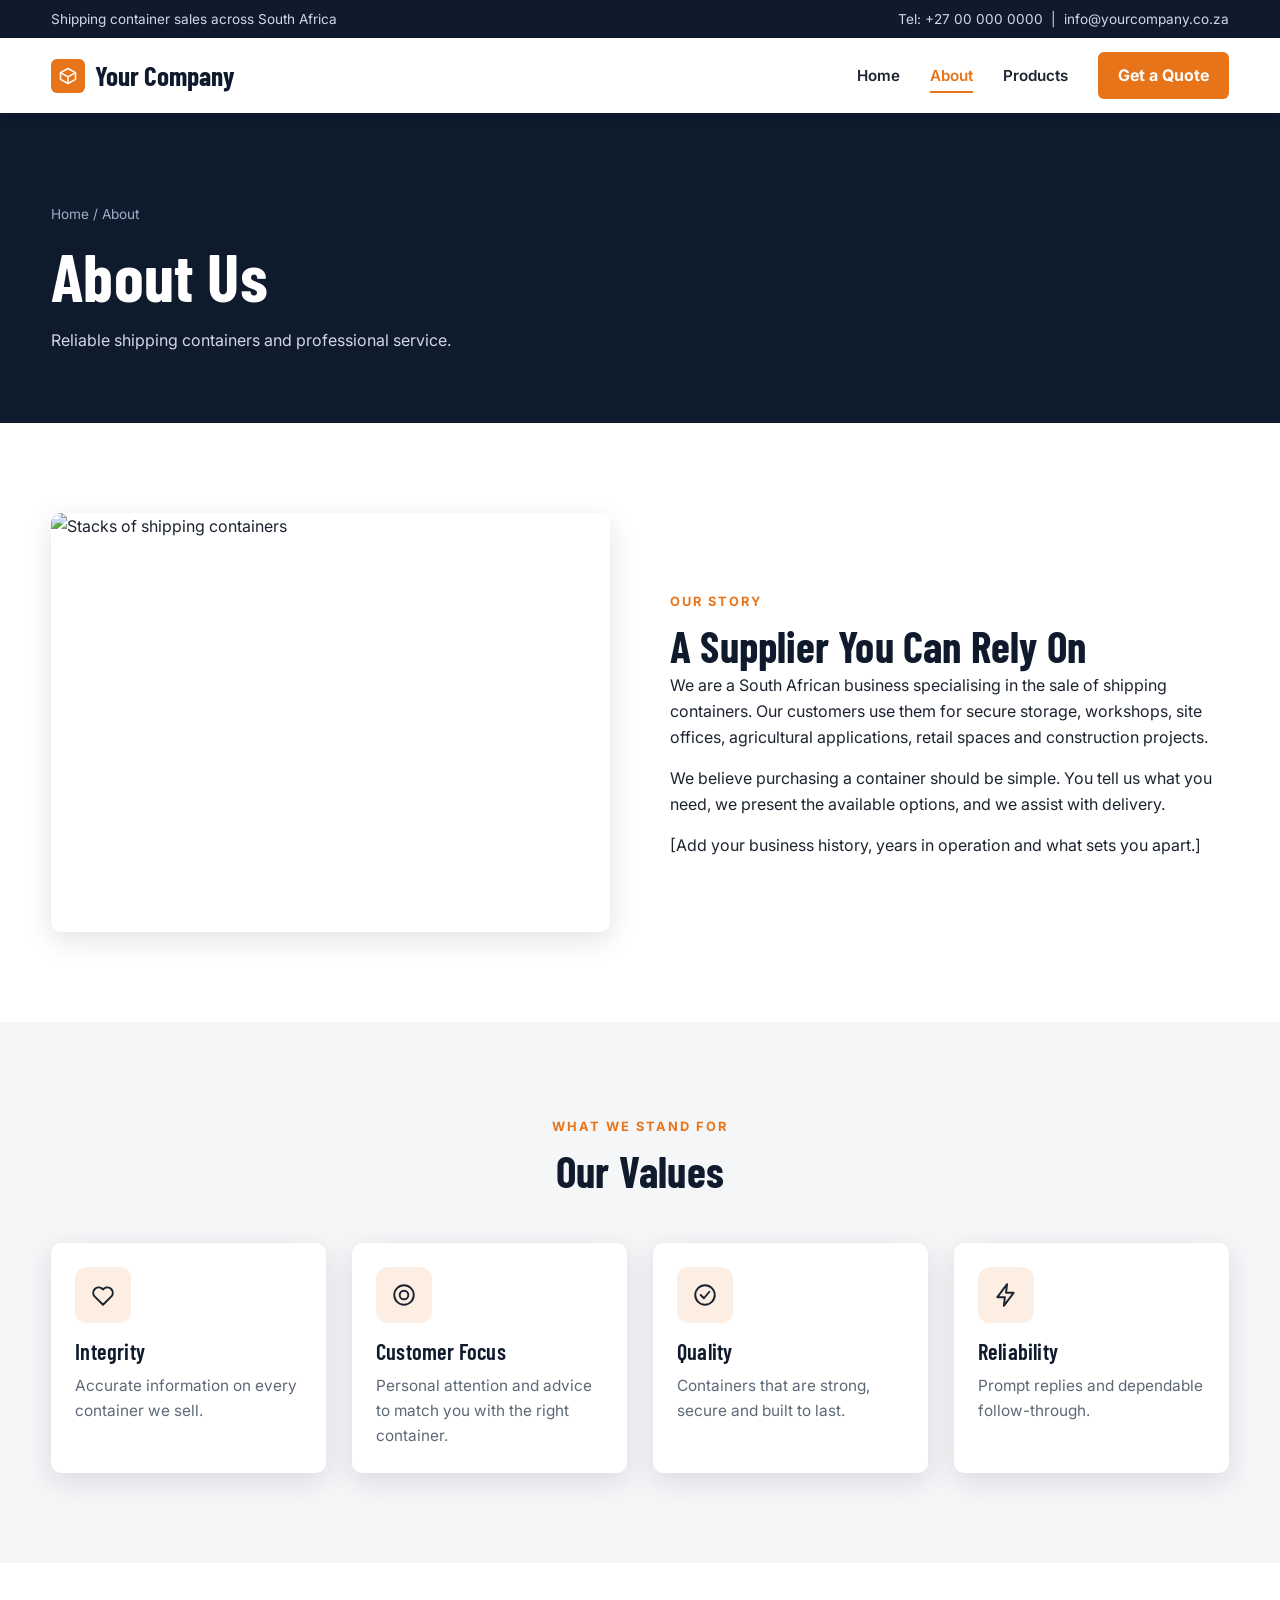
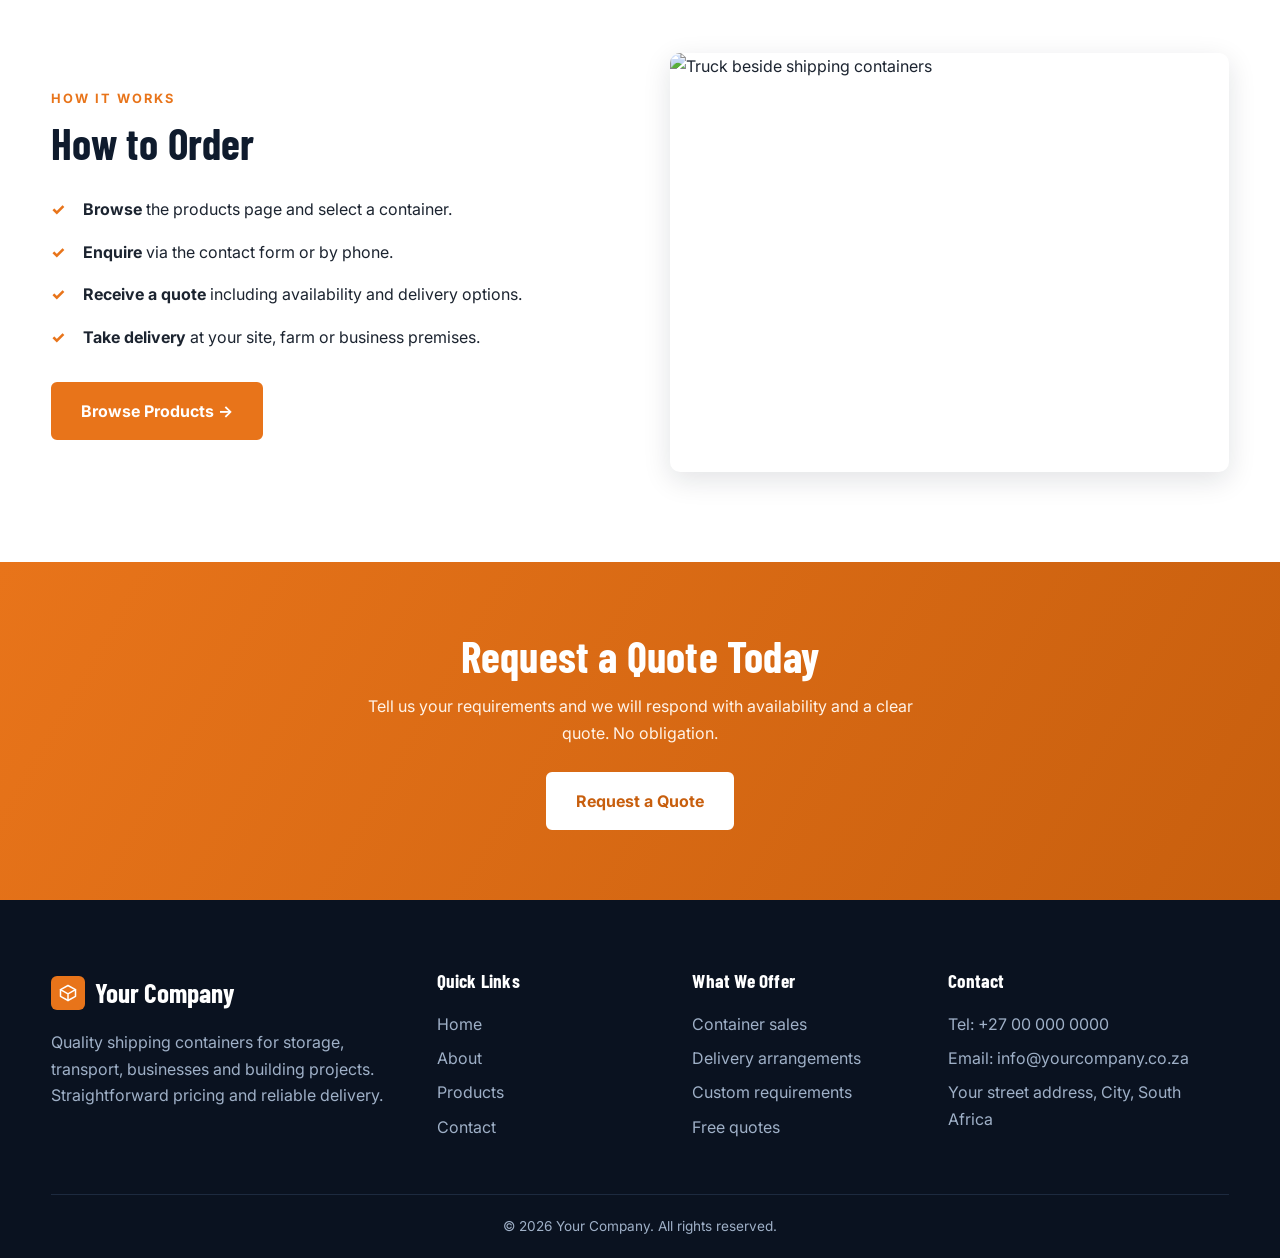
==== about.html @ ab69bc4b "Add files via upload" ====
<!DOCTYPE html>
<html lang="en">
<head>
<meta charset="UTF-8">
<meta name="viewport" content="width=device-width, initial-scale=1.0">
<title>About Us | Your Company</title>
<meta name="description" content="Learn about our shipping container business and how we help customers across South Africa.">
<link rel="preconnect" href="https://fonts.googleapis.com">
<link rel="preconnect" href="https://fonts.gstatic.com" crossorigin>
<link href="https://fonts.googleapis.com/css2?family=Barlow+Condensed:wght@500;600;700&family=Inter:wght@400;500;600;700&display=swap" rel="stylesheet">
<link rel="stylesheet" href="style.css">
</head>
<body>
<div class="topbar"><div class="wrap"><span>Shipping container sales across South Africa</span><span>Tel: +27 00 000 0000 &nbsp;|&nbsp; info@yourcompany.co.za</span></div></div>
<header class="site"><div class="wrap">
<a class="logo" href="index.html"><span class="mark"><svg width="20" height="20" viewBox="0 0 24 24" fill="none" stroke="#fff" stroke-width="1.8" stroke-linecap="round" stroke-linejoin="round" aria-hidden="true"><path d="M21 8l-9-5-9 5v8l9 5 9-5V8z"/><path d="M3 8l9 5 9-5M12 13v8"/></svg></span>Your Company</a>
<button class="menu-btn" aria-label="Menu">Menu</button>
<nav><ul>
<li><a href="index.html">Home</a></li>
<li><a href="about.html" class="active">About</a></li>
<li><a href="products.html">Products</a></li>
<li><a class="btn" href="contact.html">Get a Quote</a></li>
</ul></nav>
</div></header>
<section class="banner" style="--bg-img:url('https://images.unsplash.com/photo-1759272840538-ae4b07214c71?auto=format&fit=crop&w=1600&q=70')"><div class="wrap"><div class="crumbs"><a href="index.html">Home</a> / About</div><h1>About Us</h1><p>Reliable shipping containers and professional service.</p></div></section>

<section class="pad"><div class="wrap split">
<div class="rv"><img src="https://images.unsplash.com/photo-1641743269650-90ee44278fe3?auto=format&fit=crop&w=1600&q=70" alt="Stacks of shipping containers" loading="lazy"></div>
<div class="rv"><span class="eyebrow">Our Story</span><h2>A Supplier You Can Rely On</h2>
<p>We are a South African business specialising in the sale of shipping containers. Our customers use them for secure storage, workshops, site offices, agricultural applications, retail spaces and construction projects.</p>
<p>We believe purchasing a container should be simple. You tell us what you need, we present the available options, and we assist with delivery.</p>
<p>[Add your business history, years in operation and what sets you apart.]</p></div>
</div></section>

<section class="pad alt"><div class="wrap">
<div class="center rv"><span class="eyebrow">What We Stand For</span><h2>Our Values</h2></div>
<div class="grid g4">
<div class="card rv"><div class="body"><div class="icon"><svg width="26" height="26" viewBox="0 0 24 24" fill="none" stroke="currentColor" stroke-width="1.8" stroke-linecap="round" stroke-linejoin="round" aria-hidden="true"><path d="M12 21l-8-8a5 5 0 017-7l1 1 1-1a5 5 0 017 7z"/></svg></div><h3>Integrity</h3><p>Accurate information on every container we sell.</p></div></div>
<div class="card rv"><div class="body"><div class="icon"><svg width="26" height="26" viewBox="0 0 24 24" fill="none" stroke="currentColor" stroke-width="1.8" stroke-linecap="round" stroke-linejoin="round" aria-hidden="true"><circle cx="12" cy="12" r="9"/><circle cx="12" cy="12" r="4"/></svg></div><h3>Customer Focus</h3><p>Personal attention and advice to match you with the right container.</p></div></div>
<div class="card rv"><div class="body"><div class="icon"><svg width="26" height="26" viewBox="0 0 24 24" fill="none" stroke="currentColor" stroke-width="1.8" stroke-linecap="round" stroke-linejoin="round" aria-hidden="true"><circle cx="12" cy="12" r="9"/><path d="M8 12l3 3 5-6"/></svg></div><h3>Quality</h3><p>Containers that are strong, secure and built to last.</p></div></div>
<div class="card rv"><div class="body"><div class="icon"><svg width="26" height="26" viewBox="0 0 24 24" fill="none" stroke="currentColor" stroke-width="1.8" stroke-linecap="round" stroke-linejoin="round" aria-hidden="true"><path d="M13 2L4 14h7l-1 8 9-12h-7z"/></svg></div><h3>Reliability</h3><p>Prompt replies and dependable follow-through.</p></div></div>
</div></div></section>


<section class="pad"><div class="wrap split">
<div class="rv"><span class="eyebrow">How It Works</span><h2>How to Order</h2>
<ul class="points"><li><b>Browse</b> the products page and select a container.</li><li><b>Enquire</b> via the contact form or by phone.</li><li><b>Receive a quote</b> including availability and delivery options.</li><li><b>Take delivery</b> at your site, farm or business premises.</li></ul>
<p style="margin-top:24px"><a class="btn" href="products.html">Browse Products →</a></p></div>
<div class="rv"><img src="https://images.unsplash.com/photo-1700716465891-9e5e9f501d7d?auto=format&fit=crop&w=1600&q=70" alt="Truck beside shipping containers" loading="lazy"></div>
</div></section>
<section class="cta"><div class="wrap rv">
<h2>Request a Quote Today</h2>
<p>Tell us your requirements and we will respond with availability and a clear quote. No obligation.</p>
<a class="btn" href="contact.html">Request a Quote</a>
</div></section>
<footer><div class="wrap">
<div class="fgrid">
<div><a class="logo" href="index.html"><span class="mark"><svg width="20" height="20" viewBox="0 0 24 24" fill="none" stroke="#fff" stroke-width="1.8" stroke-linecap="round" stroke-linejoin="round" aria-hidden="true"><path d="M21 8l-9-5-9 5v8l9 5 9-5V8z"/><path d="M3 8l9 5 9-5M12 13v8"/></svg></span>Your Company</a><p>Quality shipping containers for storage, transport, businesses and building projects. Straightforward pricing and reliable delivery.</p></div>
<div><h4>Quick Links</h4><ul><li><a href="index.html">Home</a></li><li><a href="about.html">About</a></li><li><a href="products.html">Products</a></li><li><a href="contact.html">Contact</a></li></ul></div>
<div><h4>What We Offer</h4><ul><li>Container sales</li><li>Delivery arrangements</li><li>Custom requirements</li><li>Free quotes</li></ul></div>
<div><h4>Contact</h4><ul><li>Tel: <a href="tel:+27000000000">+27 00 000 0000</a></li><li>Email: <a href="mailto:info@yourcompany.co.za">info@yourcompany.co.za</a></li><li>Your street address, City, South Africa</li></ul></div>
</div>
<div class="copy">© <span id="yr"></span> Your Company. All rights reserved.</div>
</div></footer>
<script>document.getElementById('yr').textContent=new Date().getFullYear()</script>
<script src="script.js"></script>
</body>
</html>
---- style.css ----
:root{--navy:#0f1b2d;--navy2:#16273f;--orange:#e8741a;--orange2:#c85f0e;--bg:#f5f6f8;--text:#1c2430;--muted:#5d6877;--white:#fff;--radius:10px;--shadow:0 8px 28px rgba(15,27,45,.12)}
*{box-sizing:border-box;margin:0;padding:0}
html{scroll-behavior:smooth}
body{font-family:'Inter',system-ui,-apple-system,Segoe UI,Roboto,sans-serif;color:var(--text);background:var(--white);line-height:1.65}
img{max-width:100%;display:block}
a{color:inherit;text-decoration:none}
.wrap{width:min(1180px,92%);margin:0 auto}
h1,h2,h3,h4{font-family:'Barlow Condensed','Inter',sans-serif;line-height:1.15;letter-spacing:.2px}
h1{font-size:clamp(2.4rem,5.5vw,4.2rem);font-weight:700}
h2{font-size:clamp(1.9rem,3.6vw,2.7rem);font-weight:700;color:var(--navy)}
h3{font-size:1.4rem;font-weight:600;color:var(--navy)}
.eyebrow{display:inline-block;color:var(--orange);font-weight:700;letter-spacing:2px;text-transform:uppercase;font-size:.8rem;margin-bottom:10px}
.lead{color:var(--muted);max-width:640px;margin-top:12px}

/* Header */
.topbar{background:var(--navy);color:#cfd8e6;font-size:.85rem;padding:8px 0}
.topbar .wrap{display:flex;justify-content:space-between;gap:12px;flex-wrap:wrap}
header.site{position:sticky;top:0;z-index:50;background:var(--white);box-shadow:0 2px 14px rgba(0,0,0,.07)}
header.site .wrap{display:flex;align-items:center;justify-content:space-between;padding:14px 0}
.logo{font-family:'Barlow Condensed',sans-serif;font-weight:700;font-size:1.7rem;color:var(--navy);display:flex;align-items:center;gap:10px}
.logo span.mark{width:34px;height:34px;background:var(--orange);border-radius:6px;display:grid;place-items:center;color:#fff;font-size:1.1rem}
nav ul{list-style:none;display:flex;gap:30px;align-items:center}
nav a{font-weight:600;font-size:.95rem;padding:6px 0;border-bottom:2px solid transparent;transition:.2s}
nav a:hover,nav a.active{color:var(--orange);border-color:var(--orange)}
nav a.btn{color:#fff;border:none;padding:10px 20px}
.menu-btn{display:none;background:none;border:0;font-size:1.8rem;cursor:pointer;color:var(--navy)}

/* Buttons */
.btn{display:inline-block;background:var(--orange);color:#fff;padding:14px 28px;border-radius:6px;font-weight:700;border:2px solid var(--orange);transition:.2s;cursor:pointer;font-size:1rem}
.btn:hover{background:var(--orange2);border-color:var(--orange2)}
.btn.ghost{background:transparent;color:#fff;border-color:#fff}
.btn.ghost:hover{background:#fff;color:var(--navy)}

/* Hero slider */
.hero{position:relative;height:min(82vh,700px);min-height:480px;overflow:hidden;background:var(--navy)}
.slide{position:absolute;inset:0;opacity:0;transition:opacity .9s;background-size:cover;background-position:center;display:flex;align-items:center}
.slide.on{opacity:1}
.slide::before{content:"";position:absolute;inset:0;background:linear-gradient(90deg,rgba(15,27,45,.92) 0%,rgba(15,27,45,.6) 55%,rgba(15,27,45,.25) 100%)}
.slide .wrap{position:relative;color:#fff}
.slide p{max-width:560px;margin:18px 0 28px;color:#dbe3ef;font-size:1.1rem}
.slide .eyebrow{color:#ffa860}
.slide .btns{display:flex;gap:14px;flex-wrap:wrap}
.arrows{position:absolute;bottom:26px;right:4%;display:flex;gap:10px;z-index:5}
.arrows button{width:46px;height:46px;border-radius:50%;border:2px solid #fff;background:rgba(255,255,255,.1);color:#fff;font-size:1.2rem;cursor:pointer;transition:.2s}
.arrows button:hover{background:var(--orange);border-color:var(--orange)}

/* Page banner */
.banner{background:linear-gradient(rgba(15,27,45,.85),rgba(15,27,45,.85)),var(--bg-img,none) center/cover,var(--navy);color:#fff;padding:90px 0 70px}
.banner p{color:#cfd8e6;max-width:560px;margin-top:12px}
.crumbs{font-size:.85rem;color:#9fb0c7;margin-bottom:12px}
.crumbs a:hover{color:var(--orange)}

/* Sections */
section.pad{padding:90px 0}
.alt{background:var(--bg)}
.dark{background:var(--navy);color:#fff}
.dark h2,.dark h3{color:#fff}
.dark .lead{color:#b9c6d8}
.center{text-align:center}
.center .lead{margin-left:auto;margin-right:auto}
.split{display:grid;grid-template-columns:1fr 1fr;gap:60px;align-items:center}
.split img{border-radius:var(--radius);box-shadow:var(--shadow);width:100%;aspect-ratio:4/3;object-fit:cover}
.split p+p{margin-top:14px}
.grid{display:grid;gap:26px;margin-top:46px}
.g2{grid-template-columns:repeat(2,1fr)}
.g3{grid-template-columns:repeat(3,1fr)}
.g4{grid-template-columns:repeat(4,1fr)}
.card{background:#fff;border-radius:var(--radius);box-shadow:var(--shadow);overflow:hidden;transition:.25s}
.card:hover{transform:translateY(-5px)}
.card .body{padding:24px}
.card p{color:var(--muted);margin-top:8px;font-size:.96rem}
.card a.more{display:inline-block;margin-top:14px;color:var(--orange);font-weight:700}
.icon{width:56px;height:56px;border-radius:12px;background:rgba(232,116,26,.12);display:grid;place-items:center;font-size:1.6rem;margin-bottom:16px}
.points{list-style:none;margin-top:20px}
.points li{padding:8px 0 8px 32px;position:relative}
.points li::before{content:"✓";position:absolute;left:0;color:var(--orange);font-weight:800}
.stats{display:grid;grid-template-columns:repeat(4,1fr);gap:20px;text-align:center}
.stats strong{display:block;font-family:'Barlow Condensed',sans-serif;font-size:3rem;color:var(--orange)}
.stats span{color:#b9c6d8}
.reasons .num{font-family:'Barlow Condensed',sans-serif;font-size:2.6rem;color:var(--orange);font-weight:700;line-height:1}
.reasons .item{padding:28px;background:#fff;border-radius:var(--radius);box-shadow:var(--shadow)}
.reasons p{color:var(--muted);margin-top:8px;font-size:.96rem}

/* Product cards */
.pcard img{width:100%;aspect-ratio:4/3;object-fit:cover;background:#dfe4ec}
.pcard .tag{display:inline-block;background:rgba(232,116,26,.12);color:var(--orange2);font-size:.75rem;font-weight:700;padding:3px 10px;border-radius:20px;margin-bottom:8px;letter-spacing:.5px;text-transform:uppercase}
.pcard .btn{padding:10px 18px;margin-top:16px;font-size:.9rem}
.filters{display:flex;gap:10px;flex-wrap:wrap;justify-content:center;margin-top:30px}
.filters button{padding:9px 20px;border-radius:30px;border:2px solid #d6dce6;background:#fff;font-weight:600;cursor:pointer;font-size:.9rem}
.filters button.on,.filters button:hover{background:var(--navy);color:#fff;border-color:var(--navy)}

/* CTA */
.cta{background:linear-gradient(120deg,var(--orange),var(--orange2));color:#fff;padding:70px 0;text-align:center}
.cta h2{color:#fff}
.cta p{margin:12px auto 26px;max-width:560px;color:#fff3e8}
.cta .btn{background:#fff;color:var(--orange2);border-color:#fff}
.cta .btn:hover{background:var(--navy);color:#fff;border-color:var(--navy)}

/* Contact */
.contact-grid{display:grid;grid-template-columns:1fr 1.3fr;gap:50px}
.info-item{display:flex;gap:16px;margin-bottom:26px}
.info-item .icon{margin:0;flex:none}
.info-item h4{font-size:1.15rem;color:var(--navy)}
.info-item p,.info-item a{color:var(--muted)}
form{background:#fff;padding:36px;border-radius:var(--radius);box-shadow:var(--shadow)}
.row{display:grid;grid-template-columns:1fr 1fr;gap:16px}
label{display:block;font-weight:600;font-size:.88rem;margin:16px 0 6px}
input,select,textarea{width:100%;padding:13px 14px;border:1.5px solid #d6dce6;border-radius:6px;font:inherit;background:#fff}
input:focus,select:focus,textarea:focus{outline:none;border-color:var(--orange)}
textarea{min-height:130px;resize:vertical}
form .btn{margin-top:22px;width:100%}
.note{font-size:.85rem;color:var(--muted);margin-top:12px}
.ok{display:none;background:#e6f6ec;color:#17693a;padding:14px;border-radius:6px;margin-top:16px;font-weight:600}

/* Footer */
footer{background:#0a1220;color:#9fb0c7;padding:70px 0 0}
.fgrid{display:grid;grid-template-columns:1.6fr 1fr 1fr 1.3fr;gap:40px}
footer h4{color:#fff;font-size:1.2rem;margin-bottom:14px}
footer ul{list-style:none}
footer li{padding:4px 0}
footer a:hover{color:var(--orange)}
footer .logo{color:#fff;margin-bottom:14px}
.copy{border-top:1px solid #1d2a3f;margin-top:50px;padding:20px 0;font-size:.85rem;text-align:center}

/* Reveal */
.rv{opacity:0;transform:translateY(22px);transition:.7s}
.rv.in{opacity:1;transform:none}

@media(max-width:960px){
.split,.contact-grid{grid-template-columns:1fr;gap:34px}
.g3,.g4,.stats{grid-template-columns:repeat(2,1fr)}
.fgrid{grid-template-columns:1fr 1fr}
.menu-btn{display:block}
nav{position:absolute;top:100%;left:0;right:0;background:#fff;box-shadow:0 12px 20px rgba(0,0,0,.1);display:none}
nav.open{display:block}
nav ul{flex-direction:column;gap:0;align-items:stretch;padding:10px 4%}
nav li a{display:block;padding:14px 0;border-bottom:1px solid #eef1f5}
}
@media(max-width:600px){
.g2,.g3,.g4,.row,.fgrid{grid-template-columns:1fr}
.stats{grid-template-columns:1fr 1fr}
section.pad{padding:64px 0}
.topbar .wrap{justify-content:center;text-align:center}
}
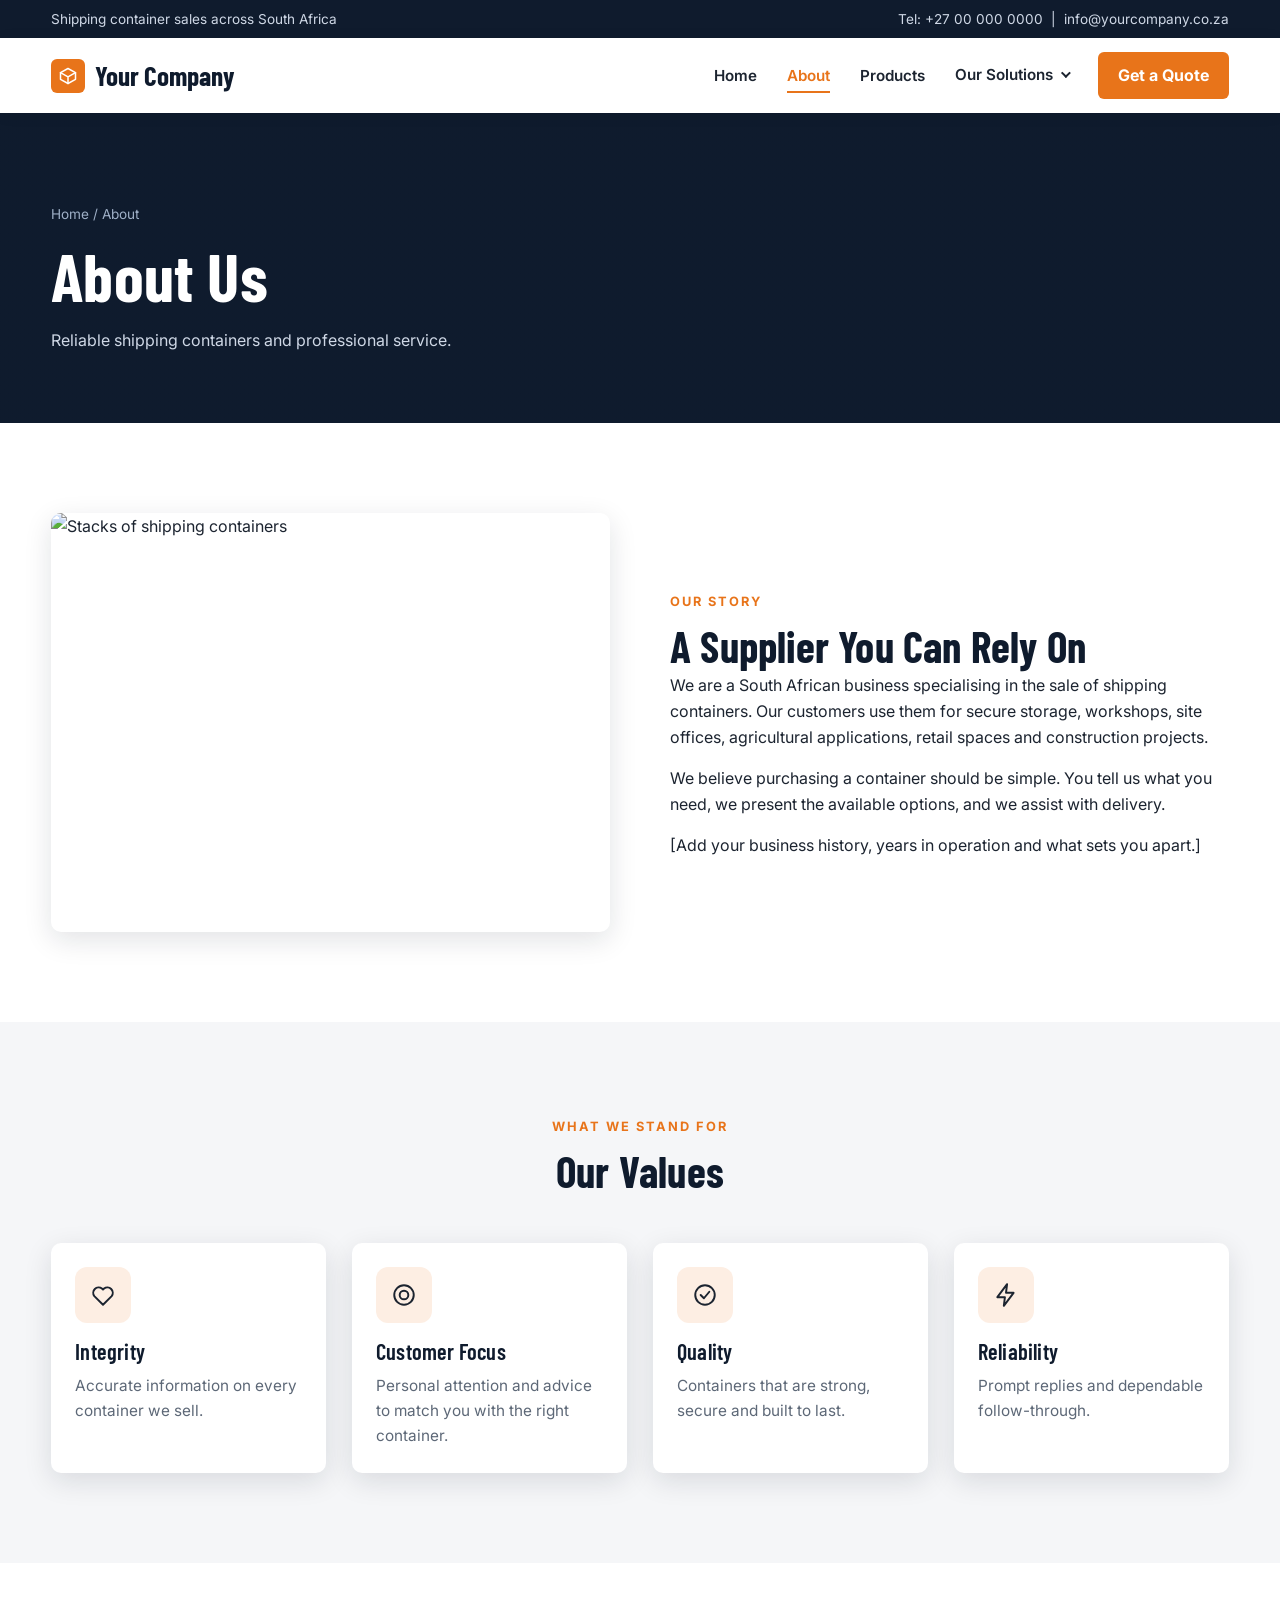
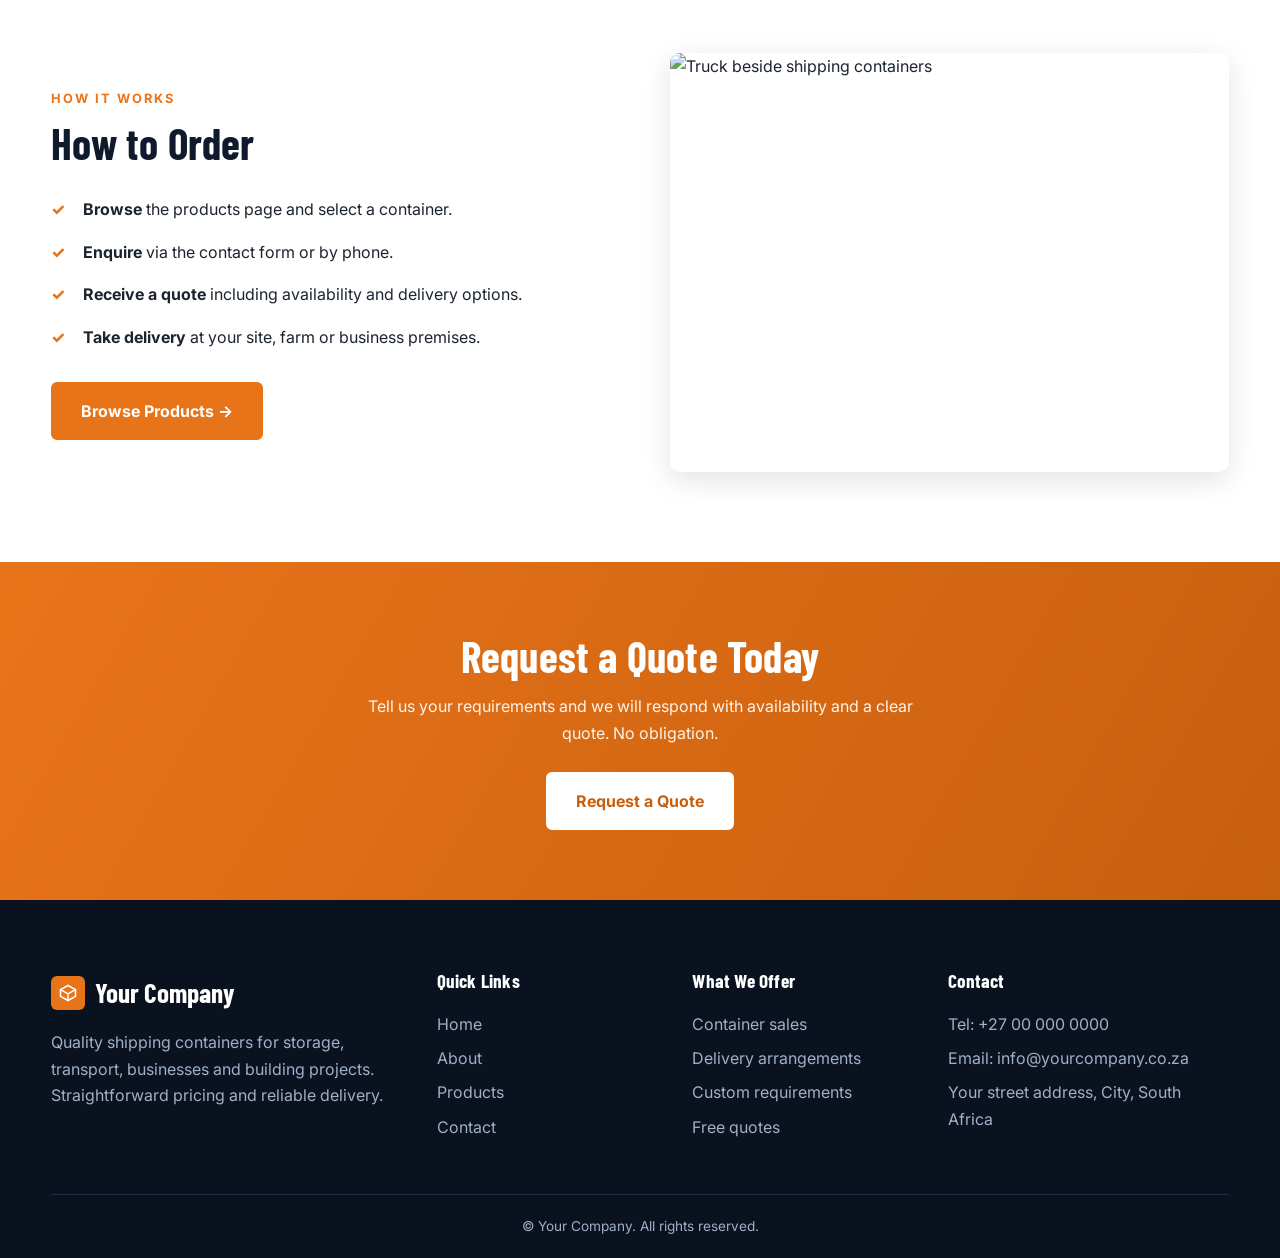
==== commit 7291f8b1: "Add files via upload" ====
--- a/about.html
+++ b/about.html
@@ -8,20 +8,210 @@
 <link rel="preconnect" href="https://fonts.googleapis.com">
 <link rel="preconnect" href="https://fonts.gstatic.com" crossorigin>
 <link href="https://fonts.googleapis.com/css2?family=Barlow+Condensed:wght@500;600;700&family=Inter:wght@400;500;600;700&display=swap" rel="stylesheet">
-<link rel="stylesheet" href="style.css">
+<style>
+:root{--navy:#0f1b2d;--navy2:#16273f;--orange:#e8741a;--orange2:#c85f0e;--bg:#f5f6f8;--text:#1c2430;--muted:#5d6877;--white:#fff;--radius:10px;--shadow:0 8px 28px rgba(15,27,45,.12)}
+*{box-sizing:border-box;margin:0;padding:0}
+html{scroll-behavior:smooth}
+body{font-family:'Inter',system-ui,-apple-system,Segoe UI,Roboto,sans-serif;color:var(--text);background:var(--white);line-height:1.65}
+img{max-width:100%;display:block}
+a{color:inherit;text-decoration:none}
+.wrap{width:min(1180px,92%);margin:0 auto}
+h1,h2,h3,h4{font-family:'Barlow Condensed','Inter',sans-serif;line-height:1.15;letter-spacing:.2px}
+h1{font-size:clamp(2.4rem,5.5vw,4.2rem);font-weight:700}
+h2{font-size:clamp(1.9rem,3.6vw,2.7rem);font-weight:700;color:var(--navy)}
+h3{font-size:1.4rem;font-weight:600;color:var(--navy)}
+.eyebrow{display:inline-block;color:var(--orange);font-weight:700;letter-spacing:2px;text-transform:uppercase;font-size:.8rem;margin-bottom:10px}
+.lead{color:var(--muted);max-width:640px;margin-top:12px}
+
+/* Header */
+.topbar{background:var(--navy);color:#cfd8e6;font-size:.85rem;padding:8px 0}
+.topbar .wrap{display:flex;justify-content:space-between;gap:12px;flex-wrap:wrap}
+header.site{position:sticky;top:0;z-index:50;background:var(--white);box-shadow:0 2px 14px rgba(0,0,0,.07)}
+header.site .wrap{display:flex;align-items:center;justify-content:space-between;padding:14px 0}
+.logo{font-family:'Barlow Condensed',sans-serif;font-weight:700;font-size:1.7rem;color:var(--navy);display:flex;align-items:center;gap:10px}
+.logo span.mark{width:34px;height:34px;background:var(--orange);border-radius:6px;display:grid;place-items:center;color:#fff;font-size:1.1rem}
+nav ul{list-style:none;display:flex;gap:30px;align-items:center}
+nav a{font-weight:600;font-size:.95rem;padding:6px 0;border-bottom:2px solid transparent;transition:.2s}
+nav a:hover,nav a.active{color:var(--orange);border-color:var(--orange)}
+nav a.btn{color:#fff;border:none;padding:10px 20px}
+.menu-btn{display:none;background:none;border:0;cursor:pointer;color:var(--navy);width:46px;height:46px;border-radius:8px;align-items:center;justify-content:center}
+.menu-btn:focus-visible{outline:2px solid var(--orange)}
+.bars{position:relative;display:block;width:26px;height:20px}
+.bars i{position:absolute;left:0;width:100%;height:3px;border-radius:2px;background:var(--navy);transition:transform .25s,opacity .2s,top .25s}
+.bars i:nth-child(1){top:0}.bars i:nth-child(2){top:8.5px}.bars i:nth-child(3){top:17px}
+.menu-btn.open .bars i:nth-child(1){top:8.5px;transform:rotate(45deg)}
+.menu-btn.open .bars i:nth-child(2){opacity:0}
+.menu-btn.open .bars i:nth-child(3){top:8.5px;transform:rotate(-45deg)}
+
+/* Buttons */
+.btn{display:inline-block;background:var(--orange);color:#fff;padding:14px 28px;border-radius:6px;font-weight:700;border:2px solid var(--orange);transition:.2s;cursor:pointer;font-size:1rem}
+.btn:hover{background:var(--orange2);border-color:var(--orange2)}
+.btn.ghost{background:transparent;color:#fff;border-color:#fff}
+.btn.ghost:hover{background:#fff;color:var(--navy)}
+
+/* Hero slider */
+.hero{position:relative;height:min(82vh,700px);min-height:480px;overflow:hidden;background:var(--navy)}
+.slide{position:absolute;inset:0;opacity:0;transition:opacity .9s;background-size:cover;background-position:center;display:flex;align-items:center}
+.slide.on{opacity:1}
+.slide::before{content:"";position:absolute;inset:0;background:linear-gradient(90deg,rgba(15,27,45,.92) 0%,rgba(15,27,45,.6) 55%,rgba(15,27,45,.25) 100%)}
+.slide .wrap{position:relative;color:#fff}
+.slide p{max-width:560px;margin:18px 0 28px;color:#dbe3ef;font-size:1.1rem}
+.slide .eyebrow{color:#ffa860}
+.slide .btns{display:flex;gap:14px;flex-wrap:wrap}
+.arrows{position:absolute;bottom:26px;right:4%;display:flex;gap:10px;z-index:5}
+.arrows button{width:46px;height:46px;border-radius:50%;border:2px solid #fff;background:rgba(255,255,255,.1);color:#fff;font-size:1.2rem;cursor:pointer;transition:.2s}
+.arrows button:hover{background:var(--orange);border-color:var(--orange)}
+
+/* Page banner */
+.banner{background:linear-gradient(rgba(15,27,45,.85),rgba(15,27,45,.85)),var(--bg-img,none) center/cover,var(--navy);color:#fff;padding:90px 0 70px}
+.banner p{color:#cfd8e6;max-width:560px;margin-top:12px}
+.crumbs{font-size:.85rem;color:#9fb0c7;margin-bottom:12px}
+.crumbs a:hover{color:var(--orange)}
+
+/* Sections */
+section.pad{padding:90px 0}
+.alt{background:var(--bg)}
+.dark{background:var(--navy);color:#fff}
+.dark h2,.dark h3{color:#fff}
+.dark .lead{color:#b9c6d8}
+.center{text-align:center}
+.center .lead{margin-left:auto;margin-right:auto}
+.split{display:grid;grid-template-columns:1fr 1fr;gap:60px;align-items:center}
+.split img{border-radius:var(--radius);box-shadow:var(--shadow);width:100%;aspect-ratio:4/3;object-fit:cover}
+.split p+p{margin-top:14px}
+.grid{display:grid;gap:26px;margin-top:46px}
+.g2{grid-template-columns:repeat(2,1fr)}
+.g3{grid-template-columns:repeat(3,1fr)}
+.g4{grid-template-columns:repeat(4,1fr)}
+.card{background:#fff;border-radius:var(--radius);box-shadow:var(--shadow);overflow:hidden;transition:.25s}
+.card:hover{transform:translateY(-5px)}
+.card .body{padding:24px}
+.card p{color:var(--muted);margin-top:8px;font-size:.96rem}
+.card a.more{display:inline-block;margin-top:14px;color:var(--orange);font-weight:700}
+.icon{width:56px;height:56px;border-radius:12px;background:rgba(232,116,26,.12);display:grid;place-items:center;font-size:1.6rem;margin-bottom:16px}
+.points{list-style:none;margin-top:20px}
+.points li{padding:8px 0 8px 32px;position:relative}
+.points li::before{content:"✓";position:absolute;left:0;color:var(--orange);font-weight:800}
+.stats{display:grid;grid-template-columns:repeat(4,1fr);gap:20px;text-align:center}
+.stats strong{display:block;font-family:'Barlow Condensed',sans-serif;font-size:3rem;color:var(--orange)}
+.stats span{color:#b9c6d8}
+.reasons .num{font-family:'Barlow Condensed',sans-serif;font-size:2.6rem;color:var(--orange);font-weight:700;line-height:1}
+.reasons .item{padding:28px;background:#fff;border-radius:var(--radius);box-shadow:var(--shadow)}
+.reasons p{color:var(--muted);margin-top:8px;font-size:.96rem}
+
+/* Product cards */
+.pcard img{width:100%;aspect-ratio:4/3;object-fit:cover;background:#dfe4ec}
+.pcard .tag{display:inline-block;background:rgba(232,116,26,.12);color:var(--orange2);font-size:.75rem;font-weight:700;padding:3px 10px;border-radius:20px;margin-bottom:8px;letter-spacing:.5px;text-transform:uppercase}
+.pcard .btn{padding:10px 18px;margin-top:16px;font-size:.9rem}
+.filters{display:flex;gap:10px;flex-wrap:wrap;justify-content:center;margin-top:30px}
+.filters button{padding:9px 20px;border-radius:30px;border:2px solid #d6dce6;background:#fff;font-weight:600;cursor:pointer;font-size:.9rem}
+.filters button.on,.filters button:hover{background:var(--navy);color:#fff;border-color:var(--navy)}
+
+/* CTA */
+.cta{background:linear-gradient(120deg,var(--orange),var(--orange2));color:#fff;padding:70px 0;text-align:center}
+.cta h2{color:#fff}
+.cta p{margin:12px auto 26px;max-width:560px;color:#fff3e8}
+.cta .btn{background:#fff;color:var(--orange2);border-color:#fff}
+.cta .btn:hover{background:var(--navy);color:#fff;border-color:var(--navy)}
+
+/* Contact */
+.contact-grid{display:grid;grid-template-columns:1fr 1.3fr;gap:50px}
+.info-item{display:flex;gap:16px;margin-bottom:26px}
+.info-item .icon{margin:0;flex:none}
+.info-item h4{font-size:1.15rem;color:var(--navy)}
+.info-item p,.info-item a{color:var(--muted)}
+form{background:#fff;padding:36px;border-radius:var(--radius);box-shadow:var(--shadow)}
+.row{display:grid;grid-template-columns:1fr 1fr;gap:16px}
+label{display:block;font-weight:600;font-size:.88rem;margin:16px 0 6px}
+input,select,textarea{width:100%;padding:13px 14px;border:1.5px solid #d6dce6;border-radius:6px;font:inherit;background:#fff}
+input:focus,select:focus,textarea:focus{outline:none;border-color:var(--orange)}
+textarea{min-height:130px;resize:vertical}
+form .btn{margin-top:22px;width:100%}
+.note{font-size:.85rem;color:var(--muted);margin-top:12px}
+.ok{display:none;background:#e6f6ec;color:#17693a;padding:14px;border-radius:6px;margin-top:16px;font-weight:600}
+
+/* Footer */
+footer{background:#0a1220;color:#9fb0c7;padding:70px 0 0}
+.fgrid{display:grid;grid-template-columns:1.6fr 1fr 1fr 1.3fr;gap:40px}
+footer h4{color:#fff;font-size:1.2rem;margin-bottom:14px}
+footer ul{list-style:none}
+footer li{padding:4px 0}
+footer a:hover{color:var(--orange)}
+footer .logo{color:#fff;margin-bottom:14px}
+.copy{border-top:1px solid #1d2a3f;margin-top:50px;padding:20px 0;font-size:.85rem;text-align:center}
+
+/* Reveal */
+.rv{opacity:0;transform:translateY(22px);transition:.7s}
+.rv.in{opacity:1;transform:none}
+
+@media(max-width:960px){
+.split,.contact-grid{grid-template-columns:1fr;gap:34px}
+.g3,.g4,.stats{grid-template-columns:repeat(2,1fr)}
+.fgrid{grid-template-columns:1fr 1fr}
+.menu-btn{display:flex}
+nav{position:absolute;top:100%;left:0;right:0;background:#fff;box-shadow:0 12px 20px rgba(0,0,0,.1);display:none}
+nav.open{display:block}
+nav ul{flex-direction:column;gap:0;align-items:stretch;padding:10px 4%}
+nav li a{display:block;padding:14px 0;border-bottom:1px solid #eef1f5}
+nav li:last-child{padding:16px 0 18px}
+nav li a.btn{display:block;text-align:center;border-bottom:2px solid var(--orange);padding:14px 20px}
+}
+@media(max-width:600px){
+.g2,.g3,.g4,.row,.fgrid{grid-template-columns:1fr}
+.stats{grid-template-columns:1fr 1fr}
+section.pad{padding:64px 0}
+.topbar .wrap{justify-content:center;text-align:center}
+}
+
+.has-mega .mega-toggle{background:none;border:0;font:inherit;font-weight:600;font-size:.95rem;color:var(--text);cursor:pointer;padding:6px 0;border-bottom:2px solid transparent;display:inline-flex;align-items:center;gap:8px;transition:.2s}
+.has-mega .mega-toggle:hover,.has-mega.open .mega-toggle{color:var(--orange);border-color:var(--orange)}
+.caret{width:7px;height:7px;border-right:2px solid currentColor;border-bottom:2px solid currentColor;transform:rotate(45deg) translateY(-2px);transition:transform .2s}
+.has-mega.open .caret{transform:rotate(-135deg) translateY(-1px)}
+.mega{display:none;position:absolute;left:0;right:0;top:100%;background:#fff;box-shadow:0 22px 40px rgba(15,27,45,.18);border-top:1px solid #e6eaf0}
+.has-mega.open .mega{display:block}
+header.site .mega-in{display:grid;grid-template-columns:1.15fr 1fr 1fr 1fr;gap:34px;padding:30px 0;align-items:start;justify-content:normal}
+.mega-promo{background:var(--navy);color:#fff;padding:26px;border-radius:var(--radius);align-self:start}
+.mega-promo .eyebrow{color:#ffa860;font-size:.72rem}
+.mega-promo h4{font-size:1.5rem;color:#fff;margin:2px 0 10px}
+.mega-promo p{color:#cfd8e6;font-size:.9rem;margin-bottom:18px}
+nav .mega .mega-promo .btn{display:inline-block;color:#fff;padding:10px 20px;font-size:.9rem;border:2px solid var(--orange)}
+.mega-col h5{font-family:'Barlow Condensed',sans-serif;font-size:1.05rem;letter-spacing:1.5px;text-transform:uppercase;color:var(--navy);border-bottom:2px solid var(--navy);padding-bottom:8px;margin-bottom:8px}
+nav .mega-col a{display:block;padding:9px 0;border:0;font-weight:600;font-size:.92rem;color:var(--text)}
+nav .mega-col a small{display:block;font-weight:400;color:var(--muted);font-size:.78rem;line-height:1.4;margin-top:1px}
+nav .mega-col a:hover{color:var(--orange)}
+.scard{scroll-margin-top:130px}
+.scard .body{padding:20px 22px}
+.sgroup{margin-top:50px}
+.sgroup h3{border-bottom:2px solid var(--navy);padding-bottom:8px}
+.sgroup .grid{margin-top:22px}
+.scard:target{outline:3px solid var(--orange);outline-offset:3px}
+@media(max-width:960px){
+nav{max-height:calc(100vh - 110px);overflow-y:auto}
+.has-mega{border-bottom:1px solid #eef1f5}
+.has-mega .mega-toggle{width:100%;justify-content:space-between;padding:14px 0;border:0;font-size:.95rem}
+.has-mega .mega-toggle:hover,.has-mega.open .mega-toggle{border-color:transparent}
+.mega{position:static;box-shadow:none;border:0}
+header.site .mega-in{grid-template-columns:1fr;gap:4px;padding:0 0 14px;width:100%}
+.mega-promo{display:none}
+.mega-col h5{margin-top:12px}
+nav .mega-col a{padding:10px 0;border:0;display:block}
+}
+</style>
 </head>
 <body>
 <div class="topbar"><div class="wrap"><span>Shipping container sales across South Africa</span><span>Tel: +27 00 000 0000 &nbsp;|&nbsp; info@yourcompany.co.za</span></div></div>
 <header class="site"><div class="wrap">
 <a class="logo" href="index.html"><span class="mark"><svg width="20" height="20" viewBox="0 0 24 24" fill="none" stroke="#fff" stroke-width="1.8" stroke-linecap="round" stroke-linejoin="round" aria-hidden="true"><path d="M21 8l-9-5-9 5v8l9 5 9-5V8z"/><path d="M3 8l9 5 9-5M12 13v8"/></svg></span>Your Company</a>
-<button class="menu-btn" aria-label="Menu">Menu</button>
-<nav><ul>
+<button class="menu-btn" aria-label="Open menu" aria-expanded="false" aria-controls="main-nav"><span class="bars"><i></i><i></i><i></i></span></button>
+<nav id="main-nav"><ul>
 <li><a href="index.html">Home</a></li>
 <li><a href="about.html" class="active">About</a></li>
 <li><a href="products.html">Products</a></li>
+<li class="has-mega"><button class="mega-toggle" aria-expanded="false" aria-haspopup="true">Our Solutions<span class="caret"></span></button><div class="mega"><div class="mega-in wrap"><div class="mega-promo"><span class="eyebrow">All Things Containers</span><h4>Find the Right Container Solution</h4><p>Buy, rent or convert. Tell us about your project and we will recommend a suitable option.</p><a class="btn" href="contact.html">Get a Quote</a></div><div class="mega-col"><h5>Buy / Purchase</h5><a href="products.html#buy-storage">Storage Containers<small>Secure, weatherproof containers for farms, yards, shops and sites.</small></a><a href="products.html#buy-cold">Cold Storage Solutions<small>Temperature-controlled containers for keeping perishable goods fresh.</small></a><a href="products.html#buy-blast">Blast Freezers<small>Rapid-freezing units for food and other temperature-sensitive products.</small></a><a href="products.html#buy-flatpack">Pre-Fab Flat-Packs<small>Modular flat-pack structures that are quick to transport and assemble.</small></a><a href="products.html#buy-tank">Tanktainers<small>Containers designed for storing and moving liquids.</small></a><a href="products.html#buy-camps">Mobile Camps<small>Container-based accommodation for remote sites and workforces.</small></a></div><div class="mega-col"><h5>Rent / Lease</h5><a href="products.html#rent-storage">Storage Containers<small>Short or long term storage hire.</small></a><a href="products.html#rent-office">Site Offices<small>Ready-to-use workspace for construction and project sites.</small></a><a href="products.html#rent-cold">Cold Storage Solutions<small>Temperature-controlled units on a rental basis.</small></a><a href="products.html#rent-blast">Blast Freezers<small>Rapid-freezing capacity without the purchase.</small></a><a href="products.html#rent-ablution">Ablution Containers<small>Sanitation units for sites and events.</small></a><a href="products.html#rent-tank">Tanktainers<small>Liquid storage available to hire.</small></a></div><div class="mega-col"><h5>Convert</h5><a href="products.html#conv-office">Office Conversions<small>Container workspaces fitted out for your needs.</small></a><a href="products.html#conv-retail">Retail &amp; Hospitality<small>Shops, cafes and pop-up units built from containers.</small></a><a href="products.html#conv-living">Living Spaces<small>Residential container builds.</small></a><a href="products.html#conv-camps">Mobile Camps<small>Remote workforce housing.</small></a><a href="products.html#conv-custom">Custom Projects<small>Bespoke builds to your design.</small></a></div></div></div></li>
 <li><a class="btn" href="contact.html">Get a Quote</a></li>
 </ul></nav>
 </div></header>
+
 <section class="banner" style="--bg-img:url('https://images.unsplash.com/photo-1759272840538-ae4b07214c71?auto=format&fit=crop&w=1600&q=70')"><div class="wrap"><div class="crumbs"><a href="index.html">Home</a> / About</div><h1>About Us</h1><p>Reliable shipping containers and professional service.</p></div></section>
 
 <section class="pad"><div class="wrap split">
@@ -62,7 +252,72 @@
 </div>
 <div class="copy">© <span id="yr"></span> Your Company. All rights reserved.</div>
 </div></footer>
-<script>document.getElementById('yr').textContent=new Date().getFullYear()</script>
-<script src="script.js"></script>
+<script>
+// Mobile menu
+const mb=document.querySelector('.menu-btn'),nav=document.querySelector('nav');
+function setMenu(o){nav.classList.toggle('open',o);mb.classList.toggle('open',o);mb.setAttribute('aria-expanded',o);mb.setAttribute('aria-label',o?'Close menu':'Open menu')}
+if(mb){mb.addEventListener('click',()=>setMenu(!nav.classList.contains('open')));
+nav.addEventListener('click',e=>{if(e.target.closest('a'))setMenu(false)});
+document.addEventListener('click',e=>{if(!e.target.closest('header.site'))setMenu(false)});
+window.addEventListener('resize',()=>{if(innerWidth>960)setMenu(false)})}
+
+// Hero slider
+const slides=[...document.querySelectorAll('.slide')];
+if(slides.length){
+  let i=0,t;
+  const show=n=>{slides[i].classList.remove('on');i=(n+slides.length)%slides.length;slides[i].classList.add('on')};
+  const auto=()=>{clearInterval(t);t=setInterval(()=>show(i+1),6000)};
+  document.querySelector('.prev')?.addEventListener('click',()=>{show(i-1);auto()});
+  document.querySelector('.next')?.addEventListener('click',()=>{show(i+1);auto()});
+  auto();
+}
+
+// Scroll reveal
+const io=new IntersectionObserver(es=>es.forEach(e=>{if(e.isIntersecting){e.target.classList.add('in');io.unobserve(e.target)}}),{threshold:.12});
+document.querySelectorAll('.rv').forEach(el=>io.observe(el));
+
+// Product filters
+const fb=document.querySelectorAll('.filters button');
+fb.forEach(b=>b.addEventListener('click',()=>{
+  fb.forEach(x=>x.classList.remove('on'));b.classList.add('on');
+  const f=b.dataset.f;
+  document.querySelectorAll('.pcard').forEach(c=>{c.style.display=(f==='all'||c.dataset.cat===f)?'':'none'});
+}));
+
+// Contact form: opens the visitor's email app with the enquiry filled in
+const form=document.getElementById('enquiry');
+if(form)form.addEventListener('submit',e=>{
+  e.preventDefault();
+  const d=Object.fromEntries(new FormData(form));
+  const body=`Name: ${d.name}\nPhone: ${d.phone}\nEmail: ${d.email}\nInterested in: ${d.interest}\n\n${d.message}`;
+  location.href=`mailto:info@yourcompany.co.za?subject=${encodeURIComponent('Container enquiry – '+d.interest)}&body=${encodeURIComponent(body)}`;
+  document.querySelector('.ok').style.display='block';
+});
+
+// Pre-select container from product page links (contact.html?item=Container%205)
+(function(){
+  const q=new URLSearchParams(location.search).get('item');
+  const sel=document.querySelector('#enquiry [name=interest]');
+  if(q&&sel){[...sel.options].forEach(o=>{if(o.value===q)sel.value=q})}
+})();
+// Reveal animations: show everything if observer unsupported
+if(!('IntersectionObserver' in window))document.querySelectorAll('.rv').forEach(e=>e.classList.add('in'));
+
+
+// Our Solutions dropdown
+(function(){
+ const li=document.querySelector('.has-mega');if(!li)return;
+ const btn=li.querySelector('.mega-toggle'),hdr=document.querySelector('header.site');
+ const set=o=>{li.classList.toggle('open',o);btn.setAttribute('aria-expanded',o)};
+ btn.addEventListener('click',e=>{e.stopPropagation();set(!li.classList.contains('open'))});
+ const fine=matchMedia('(min-width:961px) and (hover:hover)');
+ li.addEventListener('mouseenter',()=>{if(fine.matches)set(true)});
+ hdr.addEventListener('mouseleave',()=>{if(fine.matches)set(false)});
+ document.querySelectorAll('nav > ul > li:not(.has-mega) > a').forEach(a=>a.addEventListener('mouseenter',()=>{if(fine.matches)set(false)}));
+ document.addEventListener('click',e=>{if(!li.contains(e.target))set(false)});
+ document.addEventListener('keydown',e=>{if(e.key==='Escape')set(false)});
+ li.querySelectorAll('.mega a').forEach(a=>a.addEventListener('click',()=>set(false)));
+})();
+</script>
 </body>
-</html>+</html>
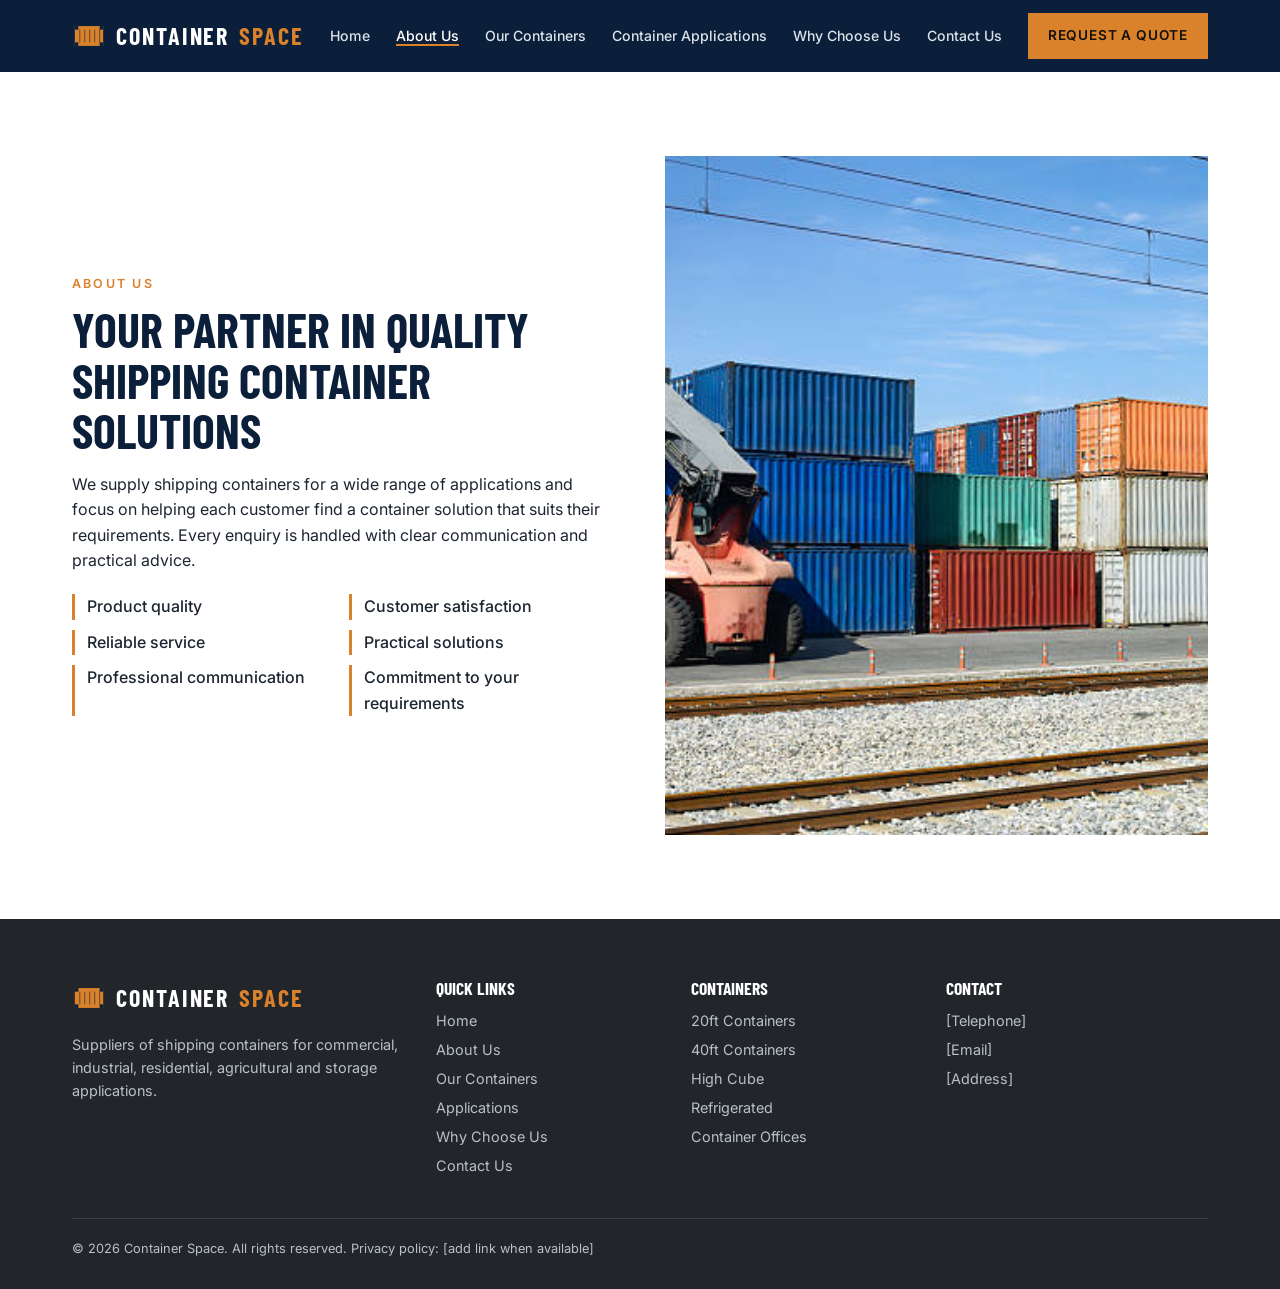
==== commit 61cc4794: "Add files via upload" ====
--- a/about.html
+++ b/about.html
@@ -1,323 +1,46 @@
 <!DOCTYPE html>
 <html lang="en">
 <head>
-<meta charset="UTF-8">
-<meta name="viewport" content="width=device-width, initial-scale=1.0">
-<title>About Us | Your Company</title>
-<meta name="description" content="Learn about our shipping container business and how we help customers across South Africa.">
+<meta charset="utf-8">
+<meta name="viewport" content="width=device-width, initial-scale=1, viewport-fit=cover">
+<title>About Container Space | Shipping Container Suppliers</title>
+<meta name="description" content="Learn about Container Space, your partner in quality shipping container solutions for commercial, industrial, agricultural and residential use.">
+<link rel="canonical" href="about.html">
 <link rel="preconnect" href="https://fonts.googleapis.com">
-<link rel="preconnect" href="https://fonts.gstatic.com" crossorigin>
-<link href="https://fonts.googleapis.com/css2?family=Barlow+Condensed:wght@500;600;700&family=Inter:wght@400;500;600;700&display=swap" rel="stylesheet">
-<style>
-:root{--navy:#0f1b2d;--navy2:#16273f;--orange:#e8741a;--orange2:#c85f0e;--bg:#f5f6f8;--text:#1c2430;--muted:#5d6877;--white:#fff;--radius:10px;--shadow:0 8px 28px rgba(15,27,45,.12)}
-*{box-sizing:border-box;margin:0;padding:0}
-html{scroll-behavior:smooth}
-body{font-family:'Inter',system-ui,-apple-system,Segoe UI,Roboto,sans-serif;color:var(--text);background:var(--white);line-height:1.65}
-img{max-width:100%;display:block}
-a{color:inherit;text-decoration:none}
-.wrap{width:min(1180px,92%);margin:0 auto}
-h1,h2,h3,h4{font-family:'Barlow Condensed','Inter',sans-serif;line-height:1.15;letter-spacing:.2px}
-h1{font-size:clamp(2.4rem,5.5vw,4.2rem);font-weight:700}
-h2{font-size:clamp(1.9rem,3.6vw,2.7rem);font-weight:700;color:var(--navy)}
-h3{font-size:1.4rem;font-weight:600;color:var(--navy)}
-.eyebrow{display:inline-block;color:var(--orange);font-weight:700;letter-spacing:2px;text-transform:uppercase;font-size:.8rem;margin-bottom:10px}
-.lead{color:var(--muted);max-width:640px;margin-top:12px}
-
-/* Header */
-.topbar{background:var(--navy);color:#cfd8e6;font-size:.85rem;padding:8px 0}
-.topbar .wrap{display:flex;justify-content:space-between;gap:12px;flex-wrap:wrap}
-header.site{position:sticky;top:0;z-index:50;background:var(--white);box-shadow:0 2px 14px rgba(0,0,0,.07)}
-header.site .wrap{display:flex;align-items:center;justify-content:space-between;padding:14px 0}
-.logo{font-family:'Barlow Condensed',sans-serif;font-weight:700;font-size:1.7rem;color:var(--navy);display:flex;align-items:center;gap:10px}
-.logo span.mark{width:34px;height:34px;background:var(--orange);border-radius:6px;display:grid;place-items:center;color:#fff;font-size:1.1rem}
-nav ul{list-style:none;display:flex;gap:30px;align-items:center}
-nav a{font-weight:600;font-size:.95rem;padding:6px 0;border-bottom:2px solid transparent;transition:.2s}
-nav a:hover,nav a.active{color:var(--orange);border-color:var(--orange)}
-nav a.btn{color:#fff;border:none;padding:10px 20px}
-.menu-btn{display:none;background:none;border:0;cursor:pointer;color:var(--navy);width:46px;height:46px;border-radius:8px;align-items:center;justify-content:center}
-.menu-btn:focus-visible{outline:2px solid var(--orange)}
-.bars{position:relative;display:block;width:26px;height:20px}
-.bars i{position:absolute;left:0;width:100%;height:3px;border-radius:2px;background:var(--navy);transition:transform .25s,opacity .2s,top .25s}
-.bars i:nth-child(1){top:0}.bars i:nth-child(2){top:8.5px}.bars i:nth-child(3){top:17px}
-.menu-btn.open .bars i:nth-child(1){top:8.5px;transform:rotate(45deg)}
-.menu-btn.open .bars i:nth-child(2){opacity:0}
-.menu-btn.open .bars i:nth-child(3){top:8.5px;transform:rotate(-45deg)}
-
-/* Buttons */
-.btn{display:inline-block;background:var(--orange);color:#fff;padding:14px 28px;border-radius:6px;font-weight:700;border:2px solid var(--orange);transition:.2s;cursor:pointer;font-size:1rem}
-.btn:hover{background:var(--orange2);border-color:var(--orange2)}
-.btn.ghost{background:transparent;color:#fff;border-color:#fff}
-.btn.ghost:hover{background:#fff;color:var(--navy)}
-
-/* Hero slider */
-.hero{position:relative;height:min(82vh,700px);min-height:480px;overflow:hidden;background:var(--navy)}
-.slide{position:absolute;inset:0;opacity:0;transition:opacity .9s;background-size:cover;background-position:center;display:flex;align-items:center}
-.slide.on{opacity:1}
-.slide::before{content:"";position:absolute;inset:0;background:linear-gradient(90deg,rgba(15,27,45,.92) 0%,rgba(15,27,45,.6) 55%,rgba(15,27,45,.25) 100%)}
-.slide .wrap{position:relative;color:#fff}
-.slide p{max-width:560px;margin:18px 0 28px;color:#dbe3ef;font-size:1.1rem}
-.slide .eyebrow{color:#ffa860}
-.slide .btns{display:flex;gap:14px;flex-wrap:wrap}
-.arrows{position:absolute;bottom:26px;right:4%;display:flex;gap:10px;z-index:5}
-.arrows button{width:46px;height:46px;border-radius:50%;border:2px solid #fff;background:rgba(255,255,255,.1);color:#fff;font-size:1.2rem;cursor:pointer;transition:.2s}
-.arrows button:hover{background:var(--orange);border-color:var(--orange)}
-
-/* Page banner */
-.banner{background:linear-gradient(rgba(15,27,45,.85),rgba(15,27,45,.85)),var(--bg-img,none) center/cover,var(--navy);color:#fff;padding:90px 0 70px}
-.banner p{color:#cfd8e6;max-width:560px;margin-top:12px}
-.crumbs{font-size:.85rem;color:#9fb0c7;margin-bottom:12px}
-.crumbs a:hover{color:var(--orange)}
-
-/* Sections */
-section.pad{padding:90px 0}
-.alt{background:var(--bg)}
-.dark{background:var(--navy);color:#fff}
-.dark h2,.dark h3{color:#fff}
-.dark .lead{color:#b9c6d8}
-.center{text-align:center}
-.center .lead{margin-left:auto;margin-right:auto}
-.split{display:grid;grid-template-columns:1fr 1fr;gap:60px;align-items:center}
-.split img{border-radius:var(--radius);box-shadow:var(--shadow);width:100%;aspect-ratio:4/3;object-fit:cover}
-.split p+p{margin-top:14px}
-.grid{display:grid;gap:26px;margin-top:46px}
-.g2{grid-template-columns:repeat(2,1fr)}
-.g3{grid-template-columns:repeat(3,1fr)}
-.g4{grid-template-columns:repeat(4,1fr)}
-.card{background:#fff;border-radius:var(--radius);box-shadow:var(--shadow);overflow:hidden;transition:.25s}
-.card:hover{transform:translateY(-5px)}
-.card .body{padding:24px}
-.card p{color:var(--muted);margin-top:8px;font-size:.96rem}
-.card a.more{display:inline-block;margin-top:14px;color:var(--orange);font-weight:700}
-.icon{width:56px;height:56px;border-radius:12px;background:rgba(232,116,26,.12);display:grid;place-items:center;font-size:1.6rem;margin-bottom:16px}
-.points{list-style:none;margin-top:20px}
-.points li{padding:8px 0 8px 32px;position:relative}
-.points li::before{content:"✓";position:absolute;left:0;color:var(--orange);font-weight:800}
-.stats{display:grid;grid-template-columns:repeat(4,1fr);gap:20px;text-align:center}
-.stats strong{display:block;font-family:'Barlow Condensed',sans-serif;font-size:3rem;color:var(--orange)}
-.stats span{color:#b9c6d8}
-.reasons .num{font-family:'Barlow Condensed',sans-serif;font-size:2.6rem;color:var(--orange);font-weight:700;line-height:1}
-.reasons .item{padding:28px;background:#fff;border-radius:var(--radius);box-shadow:var(--shadow)}
-.reasons p{color:var(--muted);margin-top:8px;font-size:.96rem}
-
-/* Product cards */
-.pcard img{width:100%;aspect-ratio:4/3;object-fit:cover;background:#dfe4ec}
-.pcard .tag{display:inline-block;background:rgba(232,116,26,.12);color:var(--orange2);font-size:.75rem;font-weight:700;padding:3px 10px;border-radius:20px;margin-bottom:8px;letter-spacing:.5px;text-transform:uppercase}
-.pcard .btn{padding:10px 18px;margin-top:16px;font-size:.9rem}
-.filters{display:flex;gap:10px;flex-wrap:wrap;justify-content:center;margin-top:30px}
-.filters button{padding:9px 20px;border-radius:30px;border:2px solid #d6dce6;background:#fff;font-weight:600;cursor:pointer;font-size:.9rem}
-.filters button.on,.filters button:hover{background:var(--navy);color:#fff;border-color:var(--navy)}
-
-/* CTA */
-.cta{background:linear-gradient(120deg,var(--orange),var(--orange2));color:#fff;padding:70px 0;text-align:center}
-.cta h2{color:#fff}
-.cta p{margin:12px auto 26px;max-width:560px;color:#fff3e8}
-.cta .btn{background:#fff;color:var(--orange2);border-color:#fff}
-.cta .btn:hover{background:var(--navy);color:#fff;border-color:var(--navy)}
-
-/* Contact */
-.contact-grid{display:grid;grid-template-columns:1fr 1.3fr;gap:50px}
-.info-item{display:flex;gap:16px;margin-bottom:26px}
-.info-item .icon{margin:0;flex:none}
-.info-item h4{font-size:1.15rem;color:var(--navy)}
-.info-item p,.info-item a{color:var(--muted)}
-form{background:#fff;padding:36px;border-radius:var(--radius);box-shadow:var(--shadow)}
-.row{display:grid;grid-template-columns:1fr 1fr;gap:16px}
-label{display:block;font-weight:600;font-size:.88rem;margin:16px 0 6px}
-input,select,textarea{width:100%;padding:13px 14px;border:1.5px solid #d6dce6;border-radius:6px;font:inherit;background:#fff}
-input:focus,select:focus,textarea:focus{outline:none;border-color:var(--orange)}
-textarea{min-height:130px;resize:vertical}
-form .btn{margin-top:22px;width:100%}
-.note{font-size:.85rem;color:var(--muted);margin-top:12px}
-.ok{display:none;background:#e6f6ec;color:#17693a;padding:14px;border-radius:6px;margin-top:16px;font-weight:600}
-
-/* Footer */
-footer{background:#0a1220;color:#9fb0c7;padding:70px 0 0}
-.fgrid{display:grid;grid-template-columns:1.6fr 1fr 1fr 1.3fr;gap:40px}
-footer h4{color:#fff;font-size:1.2rem;margin-bottom:14px}
-footer ul{list-style:none}
-footer li{padding:4px 0}
-footer a:hover{color:var(--orange)}
-footer .logo{color:#fff;margin-bottom:14px}
-.copy{border-top:1px solid #1d2a3f;margin-top:50px;padding:20px 0;font-size:.85rem;text-align:center}
-
-/* Reveal */
-.rv{opacity:0;transform:translateY(22px);transition:.7s}
-.rv.in{opacity:1;transform:none}
-
-@media(max-width:960px){
-.split,.contact-grid{grid-template-columns:1fr;gap:34px}
-.g3,.g4,.stats{grid-template-columns:repeat(2,1fr)}
-.fgrid{grid-template-columns:1fr 1fr}
-.menu-btn{display:flex}
-nav{position:absolute;top:100%;left:0;right:0;background:#fff;box-shadow:0 12px 20px rgba(0,0,0,.1);display:none}
-nav.open{display:block}
-nav ul{flex-direction:column;gap:0;align-items:stretch;padding:10px 4%}
-nav li a{display:block;padding:14px 0;border-bottom:1px solid #eef1f5}
-nav li:last-child{padding:16px 0 18px}
-nav li a.btn{display:block;text-align:center;border-bottom:2px solid var(--orange);padding:14px 20px}
-}
-@media(max-width:600px){
-.g2,.g3,.g4,.row,.fgrid{grid-template-columns:1fr}
-.stats{grid-template-columns:1fr 1fr}
-section.pad{padding:64px 0}
-.topbar .wrap{justify-content:center;text-align:center}
-}
-
-.has-mega .mega-toggle{background:none;border:0;font:inherit;font-weight:600;font-size:.95rem;color:var(--text);cursor:pointer;padding:6px 0;border-bottom:2px solid transparent;display:inline-flex;align-items:center;gap:8px;transition:.2s}
-.has-mega .mega-toggle:hover,.has-mega.open .mega-toggle{color:var(--orange);border-color:var(--orange)}
-.caret{width:7px;height:7px;border-right:2px solid currentColor;border-bottom:2px solid currentColor;transform:rotate(45deg) translateY(-2px);transition:transform .2s}
-.has-mega.open .caret{transform:rotate(-135deg) translateY(-1px)}
-.mega{display:none;position:absolute;left:0;right:0;top:100%;background:#fff;box-shadow:0 22px 40px rgba(15,27,45,.18);border-top:1px solid #e6eaf0}
-.has-mega.open .mega{display:block}
-header.site .mega-in{display:grid;grid-template-columns:1.15fr 1fr 1fr 1fr;gap:34px;padding:30px 0;align-items:start;justify-content:normal}
-.mega-promo{background:var(--navy);color:#fff;padding:26px;border-radius:var(--radius);align-self:start}
-.mega-promo .eyebrow{color:#ffa860;font-size:.72rem}
-.mega-promo h4{font-size:1.5rem;color:#fff;margin:2px 0 10px}
-.mega-promo p{color:#cfd8e6;font-size:.9rem;margin-bottom:18px}
-nav .mega .mega-promo .btn{display:inline-block;color:#fff;padding:10px 20px;font-size:.9rem;border:2px solid var(--orange)}
-.mega-col h5{font-family:'Barlow Condensed',sans-serif;font-size:1.05rem;letter-spacing:1.5px;text-transform:uppercase;color:var(--navy);border-bottom:2px solid var(--navy);padding-bottom:8px;margin-bottom:8px}
-nav .mega-col a{display:block;padding:9px 0;border:0;font-weight:600;font-size:.92rem;color:var(--text)}
-nav .mega-col a small{display:block;font-weight:400;color:var(--muted);font-size:.78rem;line-height:1.4;margin-top:1px}
-nav .mega-col a:hover{color:var(--orange)}
-.scard{scroll-margin-top:130px}
-.scard .body{padding:20px 22px}
-.sgroup{margin-top:50px}
-.sgroup h3{border-bottom:2px solid var(--navy);padding-bottom:8px}
-.sgroup .grid{margin-top:22px}
-.scard:target{outline:3px solid var(--orange);outline-offset:3px}
-@media(max-width:960px){
-nav{max-height:calc(100vh - 110px);overflow-y:auto}
-.has-mega{border-bottom:1px solid #eef1f5}
-.has-mega .mega-toggle{width:100%;justify-content:space-between;padding:14px 0;border:0;font-size:.95rem}
-.has-mega .mega-toggle:hover,.has-mega.open .mega-toggle{border-color:transparent}
-.mega{position:static;box-shadow:none;border:0}
-header.site .mega-in{grid-template-columns:1fr;gap:4px;padding:0 0 14px;width:100%}
-.mega-promo{display:none}
-.mega-col h5{margin-top:12px}
-nav .mega-col a{padding:10px 0;border:0;display:block}
-}
-</style>
+<link href="https://fonts.googleapis.com/css2?family=Barlow+Condensed:wght@600;700&family=Inter:wght@400;500;600&display=swap" rel="stylesheet">
+<link rel="icon" type="image/svg+xml" href="assets/favicon.svg">
+<link rel="icon" type="image/png" sizes="32x32" href="assets/favicon-32.png">
+<link rel="apple-touch-icon" href="assets/apple-touch-icon.png">
+<link rel="shortcut icon" href="assets/favicon.ico">
+<meta name="theme-color" content="#0b1f3a">
+<link rel="stylesheet" href="assets/style.css">
 </head>
 <body>
-<div class="topbar"><div class="wrap"><span>Shipping container sales across South Africa</span><span>Tel: +27 00 000 0000 &nbsp;|&nbsp; info@yourcompany.co.za</span></div></div>
-<header class="site"><div class="wrap">
-<a class="logo" href="index.html"><span class="mark"><svg width="20" height="20" viewBox="0 0 24 24" fill="none" stroke="#fff" stroke-width="1.8" stroke-linecap="round" stroke-linejoin="round" aria-hidden="true"><path d="M21 8l-9-5-9 5v8l9 5 9-5V8z"/><path d="M3 8l9 5 9-5M12 13v8"/></svg></span>Your Company</a>
-<button class="menu-btn" aria-label="Open menu" aria-expanded="false" aria-controls="main-nav"><span class="bars"><i></i><i></i><i></i></span></button>
-<nav id="main-nav"><ul>
-<li><a href="index.html">Home</a></li>
-<li><a href="about.html" class="active">About</a></li>
-<li><a href="products.html">Products</a></li>
-<li class="has-mega"><button class="mega-toggle" aria-expanded="false" aria-haspopup="true">Our Solutions<span class="caret"></span></button><div class="mega"><div class="mega-in wrap"><div class="mega-promo"><span class="eyebrow">All Things Containers</span><h4>Find the Right Container Solution</h4><p>Buy, rent or convert. Tell us about your project and we will recommend a suitable option.</p><a class="btn" href="contact.html">Get a Quote</a></div><div class="mega-col"><h5>Buy / Purchase</h5><a href="products.html#buy-storage">Storage Containers<small>Secure, weatherproof containers for farms, yards, shops and sites.</small></a><a href="products.html#buy-cold">Cold Storage Solutions<small>Temperature-controlled containers for keeping perishable goods fresh.</small></a><a href="products.html#buy-blast">Blast Freezers<small>Rapid-freezing units for food and other temperature-sensitive products.</small></a><a href="products.html#buy-flatpack">Pre-Fab Flat-Packs<small>Modular flat-pack structures that are quick to transport and assemble.</small></a><a href="products.html#buy-tank">Tanktainers<small>Containers designed for storing and moving liquids.</small></a><a href="products.html#buy-camps">Mobile Camps<small>Container-based accommodation for remote sites and workforces.</small></a></div><div class="mega-col"><h5>Rent / Lease</h5><a href="products.html#rent-storage">Storage Containers<small>Short or long term storage hire.</small></a><a href="products.html#rent-office">Site Offices<small>Ready-to-use workspace for construction and project sites.</small></a><a href="products.html#rent-cold">Cold Storage Solutions<small>Temperature-controlled units on a rental basis.</small></a><a href="products.html#rent-blast">Blast Freezers<small>Rapid-freezing capacity without the purchase.</small></a><a href="products.html#rent-ablution">Ablution Containers<small>Sanitation units for sites and events.</small></a><a href="products.html#rent-tank">Tanktainers<small>Liquid storage available to hire.</small></a></div><div class="mega-col"><h5>Convert</h5><a href="products.html#conv-office">Office Conversions<small>Container workspaces fitted out for your needs.</small></a><a href="products.html#conv-retail">Retail &amp; Hospitality<small>Shops, cafes and pop-up units built from containers.</small></a><a href="products.html#conv-living">Living Spaces<small>Residential container builds.</small></a><a href="products.html#conv-camps">Mobile Camps<small>Remote workforce housing.</small></a><a href="products.html#conv-custom">Custom Projects<small>Bespoke builds to your design.</small></a></div></div></div></li>
-<li><a class="btn" href="contact.html">Get a Quote</a></li>
-</ul></nav>
+<header><div class="wrap nav">
+<a class="logo" href="index.html"><img src="assets/logo-mark.svg" alt="" width="34" height="34">Container<span>Space</span></a>
+<button id="tg" aria-expanded="false" aria-controls="menu">MENU</button>
+<nav><ul id="menu">
+<li><a href="index.html">Home</a></li><li><a href="about.html" aria-current="page">About Us</a></li><li><a href="containers.html">Our Containers</a></li>
+<li><a href="applications.html">Container Applications</a></li><li><a href="why-choose-us.html">Why Choose Us</a></li><li><a href="contact.html">Contact Us</a></li>
+<li><a class="btn" href="request-a-quote.html">Request a Quote</a></li></ul></nav>
 </div></header>
-
-<section class="banner" style="--bg-img:url('https://images.unsplash.com/photo-1759272840538-ae4b07214c71?auto=format&fit=crop&w=1600&q=70')"><div class="wrap"><div class="crumbs"><a href="index.html">Home</a> / About</div><h1>About Us</h1><p>Reliable shipping containers and professional service.</p></div></section>
-
-<section class="pad"><div class="wrap split">
-<div class="rv"><img src="https://images.unsplash.com/photo-1641743269650-90ee44278fe3?auto=format&fit=crop&w=1600&q=70" alt="Stacks of shipping containers" loading="lazy"></div>
-<div class="rv"><span class="eyebrow">Our Story</span><h2>A Supplier You Can Rely On</h2>
-<p>We are a South African business specialising in the sale of shipping containers. Our customers use them for secure storage, workshops, site offices, agricultural applications, retail spaces and construction projects.</p>
-<p>We believe purchasing a container should be simple. You tell us what you need, we present the available options, and we assist with delivery.</p>
-<p>[Add your business history, years in operation and what sets you apart.]</p></div>
+<main>
+<section id="about" data-p="about"><div class="wrap about">
+<div><div class="eyebrow">About us</div><h2>Your partner in quality shipping container solutions</h2>
+<p>We supply shipping containers for a wide range of applications and focus on helping each customer find a container solution that suits their requirements. Every enquiry is handled with clear communication and practical advice.</p>
+<ul><li>Product quality</li><li>Customer satisfaction</li><li>Reliable service</li><li>Practical solutions</li><li>Professional communication</li><li>Commitment to your requirements</li></ul></div>
+<img class="aimg" src="assets/images/about-containers.jpg" alt="Shipping containers supplied by Container Space" loading="lazy">
 </div></section>
-
-<section class="pad alt"><div class="wrap">
-<div class="center rv"><span class="eyebrow">What We Stand For</span><h2>Our Values</h2></div>
-<div class="grid g4">
-<div class="card rv"><div class="body"><div class="icon"><svg width="26" height="26" viewBox="0 0 24 24" fill="none" stroke="currentColor" stroke-width="1.8" stroke-linecap="round" stroke-linejoin="round" aria-hidden="true"><path d="M12 21l-8-8a5 5 0 017-7l1 1 1-1a5 5 0 017 7z"/></svg></div><h3>Integrity</h3><p>Accurate information on every container we sell.</p></div></div>
-<div class="card rv"><div class="body"><div class="icon"><svg width="26" height="26" viewBox="0 0 24 24" fill="none" stroke="currentColor" stroke-width="1.8" stroke-linecap="round" stroke-linejoin="round" aria-hidden="true"><circle cx="12" cy="12" r="9"/><circle cx="12" cy="12" r="4"/></svg></div><h3>Customer Focus</h3><p>Personal attention and advice to match you with the right container.</p></div></div>
-<div class="card rv"><div class="body"><div class="icon"><svg width="26" height="26" viewBox="0 0 24 24" fill="none" stroke="currentColor" stroke-width="1.8" stroke-linecap="round" stroke-linejoin="round" aria-hidden="true"><circle cx="12" cy="12" r="9"/><path d="M8 12l3 3 5-6"/></svg></div><h3>Quality</h3><p>Containers that are strong, secure and built to last.</p></div></div>
-<div class="card rv"><div class="body"><div class="icon"><svg width="26" height="26" viewBox="0 0 24 24" fill="none" stroke="currentColor" stroke-width="1.8" stroke-linecap="round" stroke-linejoin="round" aria-hidden="true"><path d="M13 2L4 14h7l-1 8 9-12h-7z"/></svg></div><h3>Reliability</h3><p>Prompt replies and dependable follow-through.</p></div></div>
-</div></div></section>
-
-
-<section class="pad"><div class="wrap split">
-<div class="rv"><span class="eyebrow">How It Works</span><h2>How to Order</h2>
-<ul class="points"><li><b>Browse</b> the products page and select a container.</li><li><b>Enquire</b> via the contact form or by phone.</li><li><b>Receive a quote</b> including availability and delivery options.</li><li><b>Take delivery</b> at your site, farm or business premises.</li></ul>
-<p style="margin-top:24px"><a class="btn" href="products.html">Browse Products →</a></p></div>
-<div class="rv"><img src="https://images.unsplash.com/photo-1700716465891-9e5e9f501d7d?auto=format&fit=crop&w=1600&q=70" alt="Truck beside shipping containers" loading="lazy"></div>
-</div></section>
-<section class="cta"><div class="wrap rv">
-<h2>Request a Quote Today</h2>
-<p>Tell us your requirements and we will respond with availability and a clear quote. No obligation.</p>
-<a class="btn" href="contact.html">Request a Quote</a>
-</div></section>
+</main>
 <footer><div class="wrap">
-<div class="fgrid">
-<div><a class="logo" href="index.html"><span class="mark"><svg width="20" height="20" viewBox="0 0 24 24" fill="none" stroke="#fff" stroke-width="1.8" stroke-linecap="round" stroke-linejoin="round" aria-hidden="true"><path d="M21 8l-9-5-9 5v8l9 5 9-5V8z"/><path d="M3 8l9 5 9-5M12 13v8"/></svg></span>Your Company</a><p>Quality shipping containers for storage, transport, businesses and building projects. Straightforward pricing and reliable delivery.</p></div>
-<div><h4>Quick Links</h4><ul><li><a href="index.html">Home</a></li><li><a href="about.html">About</a></li><li><a href="products.html">Products</a></li><li><a href="contact.html">Contact</a></li></ul></div>
-<div><h4>What We Offer</h4><ul><li>Container sales</li><li>Delivery arrangements</li><li>Custom requirements</li><li>Free quotes</li></ul></div>
-<div><h4>Contact</h4><ul><li>Tel: <a href="tel:+27000000000">+27 00 000 0000</a></li><li>Email: <a href="mailto:info@yourcompany.co.za">info@yourcompany.co.za</a></li><li>Your street address, City, South Africa</li></ul></div>
+<div class="fg">
+<div><a class="logo" href="index.html"><img src="assets/logo-mark.svg" alt="" width="34" height="34">Container<span>Space</span></a><p style="margin-top:12px">Suppliers of shipping containers for commercial, industrial, residential, agricultural and storage applications.</p></div>
+<div><h3>Quick links</h3><ul><li><a href="index.html">Home</a></li><li><a href="about.html">About Us</a></li><li><a href="containers.html">Our Containers</a></li><li><a href="applications.html">Applications</a></li><li><a href="why-choose-us.html">Why Choose Us</a></li><li><a href="contact.html">Contact Us</a></li></ul></div>
+<div><h3>Containers</h3><ul><li><a href="containers.html">20ft Containers</a></li><li><a href="containers.html">40ft Containers</a></li><li><a href="containers.html">High Cube</a></li><li><a href="containers.html">Refrigerated</a></li><li><a href="containers.html">Container Offices</a></li></ul></div>
+<div><h3>Contact</h3><ul><li>[Telephone]</li><li>[Email]</li><li>[Address]</li></ul></div>
 </div>
-<div class="copy">© <span id="yr"></span> Your Company. All rights reserved.</div>
+<div class="copy">&copy; <span id="yr">2026</span> Container Space. All rights reserved. Privacy policy: [add link when available]</div>
 </div></footer>
-<script>
-// Mobile menu
-const mb=document.querySelector('.menu-btn'),nav=document.querySelector('nav');
-function setMenu(o){nav.classList.toggle('open',o);mb.classList.toggle('open',o);mb.setAttribute('aria-expanded',o);mb.setAttribute('aria-label',o?'Close menu':'Open menu')}
-if(mb){mb.addEventListener('click',()=>setMenu(!nav.classList.contains('open')));
-nav.addEventListener('click',e=>{if(e.target.closest('a'))setMenu(false)});
-document.addEventListener('click',e=>{if(!e.target.closest('header.site'))setMenu(false)});
-window.addEventListener('resize',()=>{if(innerWidth>960)setMenu(false)})}
-
-// Hero slider
-const slides=[...document.querySelectorAll('.slide')];
-if(slides.length){
-  let i=0,t;
-  const show=n=>{slides[i].classList.remove('on');i=(n+slides.length)%slides.length;slides[i].classList.add('on')};
-  const auto=()=>{clearInterval(t);t=setInterval(()=>show(i+1),6000)};
-  document.querySelector('.prev')?.addEventListener('click',()=>{show(i-1);auto()});
-  document.querySelector('.next')?.addEventListener('click',()=>{show(i+1);auto()});
-  auto();
-}
-
-// Scroll reveal
-const io=new IntersectionObserver(es=>es.forEach(e=>{if(e.isIntersecting){e.target.classList.add('in');io.unobserve(e.target)}}),{threshold:.12});
-document.querySelectorAll('.rv').forEach(el=>io.observe(el));
-
-// Product filters
-const fb=document.querySelectorAll('.filters button');
-fb.forEach(b=>b.addEventListener('click',()=>{
-  fb.forEach(x=>x.classList.remove('on'));b.classList.add('on');
-  const f=b.dataset.f;
-  document.querySelectorAll('.pcard').forEach(c=>{c.style.display=(f==='all'||c.dataset.cat===f)?'':'none'});
-}));
-
-// Contact form: opens the visitor's email app with the enquiry filled in
-const form=document.getElementById('enquiry');
-if(form)form.addEventListener('submit',e=>{
-  e.preventDefault();
-  const d=Object.fromEntries(new FormData(form));
-  const body=`Name: ${d.name}\nPhone: ${d.phone}\nEmail: ${d.email}\nInterested in: ${d.interest}\n\n${d.message}`;
-  location.href=`mailto:info@yourcompany.co.za?subject=${encodeURIComponent('Container enquiry – '+d.interest)}&body=${encodeURIComponent(body)}`;
-  document.querySelector('.ok').style.display='block';
-});
-
-// Pre-select container from product page links (contact.html?item=Container%205)
-(function(){
-  const q=new URLSearchParams(location.search).get('item');
-  const sel=document.querySelector('#enquiry [name=interest]');
-  if(q&&sel){[...sel.options].forEach(o=>{if(o.value===q)sel.value=q})}
-})();
-// Reveal animations: show everything if observer unsupported
-if(!('IntersectionObserver' in window))document.querySelectorAll('.rv').forEach(e=>e.classList.add('in'));
-
-
-// Our Solutions dropdown
-(function(){
- const li=document.querySelector('.has-mega');if(!li)return;
- const btn=li.querySelector('.mega-toggle'),hdr=document.querySelector('header.site');
- const set=o=>{li.classList.toggle('open',o);btn.setAttribute('aria-expanded',o)};
- btn.addEventListener('click',e=>{e.stopPropagation();set(!li.classList.contains('open'))});
- const fine=matchMedia('(min-width:961px) and (hover:hover)');
- li.addEventListener('mouseenter',()=>{if(fine.matches)set(true)});
- hdr.addEventListener('mouseleave',()=>{if(fine.matches)set(false)});
- document.querySelectorAll('nav > ul > li:not(.has-mega) > a').forEach(a=>a.addEventListener('mouseenter',()=>{if(fine.matches)set(false)}));
- document.addEventListener('click',e=>{if(!li.contains(e.target))set(false)});
- document.addEventListener('keydown',e=>{if(e.key==='Escape')set(false)});
- li.querySelectorAll('.mega a').forEach(a=>a.addEventListener('click',()=>set(false)));
-})();
-</script>
+<script src="assets/site.js"></script>
 </body>
 </html>
--- a/assets/style.css
+++ b/assets/style.css
@@ -0,0 +1,75 @@
+:root{--navy:#0b1f3a;--graphite:#22262b;--steel:#8a94a0;--light:#f3f5f7;--white:#fff;--accent:#d9822b;--text:#1d2530;
+box-sizing:border-box;padding-top:env(safe-area-inset-top,0px);padding-bottom:env(safe-area-inset-bottom,0px)}
+html{scroll-behavior:smooth;scroll-padding-top:84px}
+*,*::before,*::after{box-sizing:inherit}
+body{margin:0;font-family:Inter,Arial,sans-serif;color:var(--text);background:var(--white);line-height:1.6}
+h1,h2,h3{font-family:'Barlow Condensed','Arial Narrow',Arial,sans-serif;text-transform:uppercase;line-height:1.05;margin:0}
+.wrap{max-width:1180px;margin:0 auto;padding:0 22px}
+section{padding:84px 0}
+h2{font-size:clamp(2rem,4.5vw,3rem);color:var(--navy);margin-bottom:14px}
+.eyebrow{font-size:.78rem;letter-spacing:.18em;text-transform:uppercase;color:var(--accent);font-weight:600;margin-bottom:10px}
+.btn{display:inline-block;background:var(--accent);color:#14100a;font-weight:600;letter-spacing:.06em;text-transform:uppercase;font-size:.85rem;padding:14px 26px;border:2px solid var(--accent);text-decoration:none;cursor:pointer;font-family:inherit;transition:background .2s,color .2s}
+.btn:hover{background:transparent;color:var(--accent)}
+.btn.ghost{background:transparent;color:#fff;border-color:#fff}.btn.ghost:hover{background:#fff;color:var(--navy)}
+header{position:sticky;top:0;z-index:20;background:var(--navy);padding-top:env(safe-area-inset-top,0px)}
+.nav{display:flex;align-items:center;justify-content:space-between;height:72px}
+.logo{font-family:'Barlow Condensed',sans-serif;color:#fff;font-size:1.5rem;font-weight:700;letter-spacing:.08em;text-decoration:none;text-transform:uppercase}
+.logo span{color:var(--accent)}
+nav ul{display:flex;gap:26px;list-style:none;margin:0;padding:0;align-items:center}
+nav a{color:#dbe2ea;text-decoration:none;font-size:.88rem;font-weight:500}nav a:hover{color:#fff}
+nav a.btn{color:#14100a;padding:10px 18px}nav a.btn:hover{color:var(--accent)}
+#tg{display:none;background:none;border:1px solid var(--steel);color:#fff;padding:9px 14px;font:inherit;font-size:.8rem;letter-spacing:.1em}
+.hero{position:relative;background:linear-gradient(rgba(11,31,58,.78),rgba(11,31,58,.88)),url(images/hero-container-yard.jpg) center/cover no-repeat,var(--graphite);color:#fff;padding:120px 0 110px;overflow:hidden}
+.hero::after{content:"";position:absolute;right:-40px;top:0;bottom:0;width:46%;opacity:.14;background:repeating-linear-gradient(90deg,#fff 0 3px,transparent 3px 22px)}
+.hero .wrap{position:relative;z-index:1}
+.hero h1{font-size:clamp(2.6rem,7vw,5rem);max-width:820px}
+.hero p{max-width:620px;font-size:1.1rem;color:#cfd8e2;margin:22px 0 32px}
+.hero .btns{display:flex;gap:14px;flex-wrap:wrap}
+.slot-note{font-size:.75rem;color:#9fb0c3;margin-top:28px}
+.grid{display:grid;gap:24px;grid-template-columns:repeat(auto-fill,minmax(260px,1fr));margin-top:40px}
+.card{border:1px solid #dde2e8;background:#fff;display:flex;flex-direction:column;transition:transform .2s,box-shadow .2s}
+.card:hover{transform:translateY(-4px);box-shadow:0 12px 28px rgba(11,31,58,.14)}
+.ph{aspect-ratio:4/3;position:relative;display:flex;align-items:flex-end;padding:12px;color:#fff;font-size:.72rem;letter-spacing:.08em;text-transform:uppercase;
+background:repeating-linear-gradient(90deg,rgba(0,0,0,.18) 0 4px,transparent 4px 18px),var(--c,#2c4a6e)}
+.ph span{background:rgba(0,0,0,.55);padding:4px 8px}
+.card .body{padding:20px;display:flex;flex-direction:column;gap:10px;flex:1}
+.card h3{font-size:1.45rem;color:var(--navy)}
+.card p{margin:0;font-size:.93rem;color:#4a5562;flex:1}
+.card .btn{align-self:flex-start;padding:10px 18px;font-size:.78rem}
+.alt{background:var(--light)}
+.apps .card .ph{aspect-ratio:16/9}
+.about{display:grid;gap:50px;grid-template-columns:1fr 1fr;align-items:center}
+.about ul{list-style:none;padding:0;margin:20px 0 0;display:grid;grid-template-columns:1fr 1fr;gap:10px}
+.about li{border-left:3px solid var(--accent);padding-left:12px;font-weight:500}
+.about .ph{aspect-ratio:4/5}
+.dark{background:var(--navy);color:#fff}.dark h2{color:#fff}
+.why{display:grid;gap:1px;grid-template-columns:repeat(auto-fit,minmax(300px,1fr));background:#2a3f5c;margin-top:40px;border:1px solid #2a3f5c}
+.why div{background:var(--navy);padding:34px 28px}
+.why b{font-family:'Barlow Condensed',sans-serif;font-size:2.6rem;color:var(--accent);display:block;line-height:1}
+.why h3{font-size:1.35rem;margin:10px 0 8px}.why p{margin:0;color:#b9c6d4;font-size:.93rem}
+.cta{background:linear-gradient(rgba(34,38,43,.82),rgba(11,31,58,.88)),url(images/cta-stacked-containers.jpg) center/cover no-repeat,var(--graphite);color:#fff;text-align:center;padding:110px 0}
+.cta h2{color:#fff;font-size:clamp(2.2rem,5.5vw,3.8rem)}.cta p{max-width:620px;margin:0 auto 30px;color:#cfd8e2}
+form{display:grid;grid-template-columns:1fr 1fr;gap:18px;margin-top:34px}
+label{font-size:.82rem;font-weight:600;display:flex;flex-direction:column;gap:6px;color:var(--navy)}
+input,select,textarea{font:inherit;padding:13px;border:1px solid #b8c0ca;background:#fff;color:var(--text);border-radius:0;width:100%}
+input:focus,select:focus,textarea:focus{outline:2px solid var(--accent);border-color:var(--accent)}
+.full{grid-column:1/-1}
+#msg{grid-column:1/-1;padding:14px;display:none;font-size:.92rem}
+#msg.ok{display:block;background:#e6f2ea;color:#1c5a33}#msg.err{display:block;background:#fbeaea;color:#8a2424}
+.contact{display:grid;gap:50px;grid-template-columns:1fr 1.3fr}
+.ci{margin-top:22px;display:grid;gap:16px}.ci div{border-left:3px solid var(--accent);padding-left:14px}
+.ci small{display:block;color:var(--steel);text-transform:uppercase;letter-spacing:.12em;font-size:.7rem}
+footer{background:var(--graphite);color:#b9c0c8;padding:60px 0 30px;font-size:.9rem}
+.fg{display:grid;gap:36px;grid-template-columns:1.5fr 1fr 1fr 1.2fr}
+footer h3{color:#fff;font-size:1.1rem;margin-bottom:12px}
+footer ul{list-style:none;margin:0;padding:0;display:grid;gap:6px}footer a{color:#b9c0c8;text-decoration:none}footer a:hover{color:#fff}
+.copy{border-top:1px solid #3a4047;margin-top:40px;padding-top:20px;font-size:.8rem}
+@media(max-width:900px){
+#tg{display:block}nav ul{display:none;position:absolute;left:0;right:0;top:100%;background:var(--navy);flex-direction:column;align-items:stretch;padding:12px 22px 22px;gap:0}
+nav ul.open{display:flex}nav li a{display:block;padding:14px 0;border-bottom:1px solid #22385a}nav a.btn{text-align:center;margin-top:14px;border-bottom:2px solid var(--accent)}
+.about,.contact,.fg{grid-template-columns:1fr}form{grid-template-columns:1fr}section{padding:60px 0}.hero{padding:80px 0}}
+main>section{min-height:50vh}nav a[aria-current=page]{color:#fff;box-shadow:0 2px 0 var(--accent)}
+@media(prefers-reduced-motion:reduce){*{transition:none!important;scroll-behavior:auto!important}}
+.pimg{display:block;width:100%;aspect-ratio:4/3;object-fit:cover;background:#2c4a6e}.apps .card .pimg{aspect-ratio:16/9}.cimg{display:block;width:100%;aspect-ratio:16/10;object-fit:cover;background:#3a4654}.hero::after{display:none}
+.aimg{display:block;width:100%;aspect-ratio:4/5;object-fit:cover;background:#33414f}
+.logo{display:inline-flex;align-items:center;gap:10px}.logo img{display:block;width:34px;height:34px}
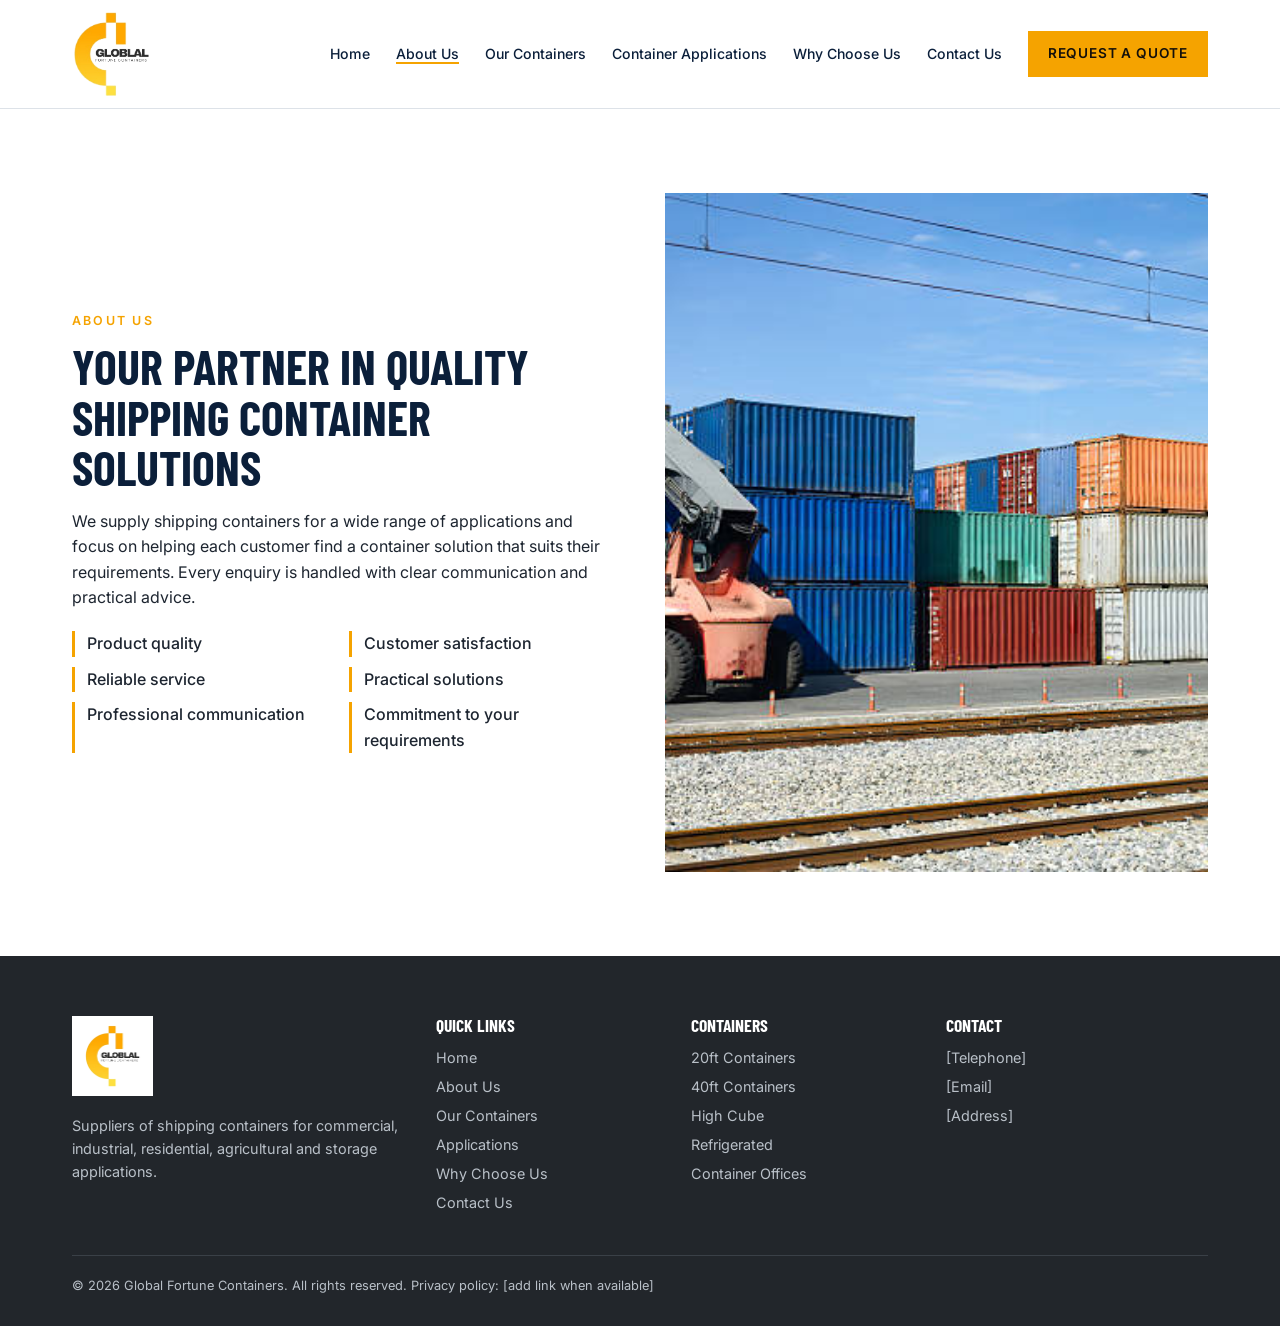
==== commit cd67c02e: "Add files via upload" ====
--- a/about.html
+++ b/about.html
@@ -3,12 +3,11 @@
 <head>
 <meta charset="utf-8">
 <meta name="viewport" content="width=device-width, initial-scale=1, viewport-fit=cover">
-<title>About Container Space | Shipping Container Suppliers</title>
-<meta name="description" content="Learn about Container Space, your partner in quality shipping container solutions for commercial, industrial, agricultural and residential use.">
+<title>About Global Fortune Containers | Shipping Container Suppliers</title>
+<meta name="description" content="Learn about Global Fortune Containers, your partner in quality shipping container solutions for commercial, industrial, agricultural and residential use.">
 <link rel="canonical" href="about.html">
 <link rel="preconnect" href="https://fonts.googleapis.com">
 <link href="https://fonts.googleapis.com/css2?family=Barlow+Condensed:wght@600;700&family=Inter:wght@400;500;600&display=swap" rel="stylesheet">
-<link rel="icon" type="image/svg+xml" href="assets/favicon.svg">
 <link rel="icon" type="image/png" sizes="32x32" href="assets/favicon-32.png">
 <link rel="apple-touch-icon" href="assets/apple-touch-icon.png">
 <link rel="shortcut icon" href="assets/favicon.ico">
@@ -17,7 +16,7 @@
 </head>
 <body>
 <header><div class="wrap nav">
-<a class="logo" href="index.html"><img src="assets/logo-mark.svg" alt="" width="34" height="34">Container<span>Space</span></a>
+<a class="logo" href="index.html"><img src="assets/logo.png" alt="Global Fortune Containers" width="79" height="88"></a>
 <button id="tg" aria-expanded="false" aria-controls="menu">MENU</button>
 <nav><ul id="menu">
 <li><a href="index.html">Home</a></li><li><a href="about.html" aria-current="page">About Us</a></li><li><a href="containers.html">Our Containers</a></li>
@@ -29,17 +28,17 @@
 <div><div class="eyebrow">About us</div><h2>Your partner in quality shipping container solutions</h2>
 <p>We supply shipping containers for a wide range of applications and focus on helping each customer find a container solution that suits their requirements. Every enquiry is handled with clear communication and practical advice.</p>
 <ul><li>Product quality</li><li>Customer satisfaction</li><li>Reliable service</li><li>Practical solutions</li><li>Professional communication</li><li>Commitment to your requirements</li></ul></div>
-<img class="aimg" src="assets/images/about-containers.jpg" alt="Shipping containers supplied by Container Space" loading="lazy">
+<img class="aimg" src="assets/images/about-containers.jpg" alt="Shipping containers supplied by Global Fortune Containers" loading="lazy">
 </div></section>
 </main>
 <footer><div class="wrap">
 <div class="fg">
-<div><a class="logo" href="index.html"><img src="assets/logo-mark.svg" alt="" width="34" height="34">Container<span>Space</span></a><p style="margin-top:12px">Suppliers of shipping containers for commercial, industrial, residential, agricultural and storage applications.</p></div>
+<div><a class="logo fl" href="index.html"><img src="assets/logo.png" alt="Global Fortune Containers" width="57" height="64"></a><p style="margin-top:12px">Suppliers of shipping containers for commercial, industrial, residential, agricultural and storage applications.</p></div>
 <div><h3>Quick links</h3><ul><li><a href="index.html">Home</a></li><li><a href="about.html">About Us</a></li><li><a href="containers.html">Our Containers</a></li><li><a href="applications.html">Applications</a></li><li><a href="why-choose-us.html">Why Choose Us</a></li><li><a href="contact.html">Contact Us</a></li></ul></div>
 <div><h3>Containers</h3><ul><li><a href="containers.html">20ft Containers</a></li><li><a href="containers.html">40ft Containers</a></li><li><a href="containers.html">High Cube</a></li><li><a href="containers.html">Refrigerated</a></li><li><a href="containers.html">Container Offices</a></li></ul></div>
 <div><h3>Contact</h3><ul><li>[Telephone]</li><li>[Email]</li><li>[Address]</li></ul></div>
 </div>
-<div class="copy">&copy; <span id="yr">2026</span> Container Space. All rights reserved. Privacy policy: [add link when available]</div>
+<div class="copy">&copy; <span id="yr">2026</span> Global Fortune Containers. All rights reserved. Privacy policy: [add link when available]</div>
 </div></footer>
 <script src="assets/site.js"></script>
 </body>
--- a/assets/style.css
+++ b/assets/style.css
@@ -1,6 +1,6 @@
-:root{--navy:#0b1f3a;--graphite:#22262b;--steel:#8a94a0;--light:#f3f5f7;--white:#fff;--accent:#d9822b;--text:#1d2530;
+:root{--navy:#0b1f3a;--graphite:#22262b;--steel:#8a94a0;--light:#f3f5f7;--white:#fff;--accent:#f5a300;--text:#1d2530;
 box-sizing:border-box;padding-top:env(safe-area-inset-top,0px);padding-bottom:env(safe-area-inset-bottom,0px)}
-html{scroll-behavior:smooth;scroll-padding-top:84px}
+html{scroll-behavior:smooth;scroll-padding-top:120px}
 *,*::before,*::after{box-sizing:inherit}
 body{margin:0;font-family:Inter,Arial,sans-serif;color:var(--text);background:var(--white);line-height:1.6}
 h1,h2,h3{font-family:'Barlow Condensed','Arial Narrow',Arial,sans-serif;text-transform:uppercase;line-height:1.05;margin:0}
@@ -11,14 +11,14 @@
 .btn{display:inline-block;background:var(--accent);color:#14100a;font-weight:600;letter-spacing:.06em;text-transform:uppercase;font-size:.85rem;padding:14px 26px;border:2px solid var(--accent);text-decoration:none;cursor:pointer;font-family:inherit;transition:background .2s,color .2s}
 .btn:hover{background:transparent;color:var(--accent)}
 .btn.ghost{background:transparent;color:#fff;border-color:#fff}.btn.ghost:hover{background:#fff;color:var(--navy)}
-header{position:sticky;top:0;z-index:20;background:var(--navy);padding-top:env(safe-area-inset-top,0px)}
-.nav{display:flex;align-items:center;justify-content:space-between;height:72px}
+header{position:sticky;top:0;z-index:20;background:#fff;border-bottom:1px solid #dde2e8;padding-top:env(safe-area-inset-top,0px)}
+.nav{display:flex;align-items:center;justify-content:space-between;height:108px}
 .logo{font-family:'Barlow Condensed',sans-serif;color:#fff;font-size:1.5rem;font-weight:700;letter-spacing:.08em;text-decoration:none;text-transform:uppercase}
 .logo span{color:var(--accent)}
 nav ul{display:flex;gap:26px;list-style:none;margin:0;padding:0;align-items:center}
-nav a{color:#dbe2ea;text-decoration:none;font-size:.88rem;font-weight:500}nav a:hover{color:#fff}
+nav a{color:var(--navy);text-decoration:none;font-size:.88rem;font-weight:500}nav a:hover{color:#b87400}
 nav a.btn{color:#14100a;padding:10px 18px}nav a.btn:hover{color:var(--accent)}
-#tg{display:none;background:none;border:1px solid var(--steel);color:#fff;padding:9px 14px;font:inherit;font-size:.8rem;letter-spacing:.1em}
+#tg{display:none;background:none;border:1px solid var(--navy);color:var(--navy);padding:9px 14px;font:inherit;font-size:.8rem;letter-spacing:.1em}
 .hero{position:relative;background:linear-gradient(rgba(11,31,58,.78),rgba(11,31,58,.88)),url(images/hero-container-yard.jpg) center/cover no-repeat,var(--graphite);color:#fff;padding:120px 0 110px;overflow:hidden}
 .hero::after{content:"";position:absolute;right:-40px;top:0;bottom:0;width:46%;opacity:.14;background:repeating-linear-gradient(90deg,#fff 0 3px,transparent 3px 22px)}
 .hero .wrap{position:relative;z-index:1}
@@ -65,11 +65,12 @@
 footer ul{list-style:none;margin:0;padding:0;display:grid;gap:6px}footer a{color:#b9c0c8;text-decoration:none}footer a:hover{color:#fff}
 .copy{border-top:1px solid #3a4047;margin-top:40px;padding-top:20px;font-size:.8rem}
 @media(max-width:900px){
-#tg{display:block}nav ul{display:none;position:absolute;left:0;right:0;top:100%;background:var(--navy);flex-direction:column;align-items:stretch;padding:12px 22px 22px;gap:0}
-nav ul.open{display:flex}nav li a{display:block;padding:14px 0;border-bottom:1px solid #22385a}nav a.btn{text-align:center;margin-top:14px;border-bottom:2px solid var(--accent)}
+#tg{display:block}nav ul{display:none;position:absolute;left:0;right:0;top:100%;background:#fff;border-bottom:1px solid #dde2e8;flex-direction:column;align-items:stretch;padding:12px 22px 22px;gap:0}
+nav ul.open{display:flex}nav li a{display:block;padding:14px 0;border-bottom:1px solid #e3e7ec}nav a.btn{text-align:center;margin-top:14px;border-bottom:2px solid var(--accent)}
 .about,.contact,.fg{grid-template-columns:1fr}form{grid-template-columns:1fr}section{padding:60px 0}.hero{padding:80px 0}}
-main>section{min-height:50vh}nav a[aria-current=page]{color:#fff;box-shadow:0 2px 0 var(--accent)}
+main>section{min-height:50vh}nav a[aria-current=page]{color:var(--navy);box-shadow:0 2px 0 var(--accent)}
 @media(prefers-reduced-motion:reduce){*{transition:none!important;scroll-behavior:auto!important}}
 .pimg{display:block;width:100%;aspect-ratio:4/3;object-fit:cover;background:#2c4a6e}.apps .card .pimg{aspect-ratio:16/9}.cimg{display:block;width:100%;aspect-ratio:16/10;object-fit:cover;background:#3a4654}.hero::after{display:none}
 .aimg{display:block;width:100%;aspect-ratio:4/5;object-fit:cover;background:#33414f}
-.logo{display:inline-flex;align-items:center;gap:10px}.logo img{display:block;width:34px;height:34px}
+.logo{display:inline-flex;align-items:center;gap:10px}.logo img{display:block;width:auto;max-width:100%}.fl{background:#fff;padding:8px 12px;display:inline-block}
+@media(max-width:900px){.nav{height:80px}.nav .logo img{height:64px;width:auto}}
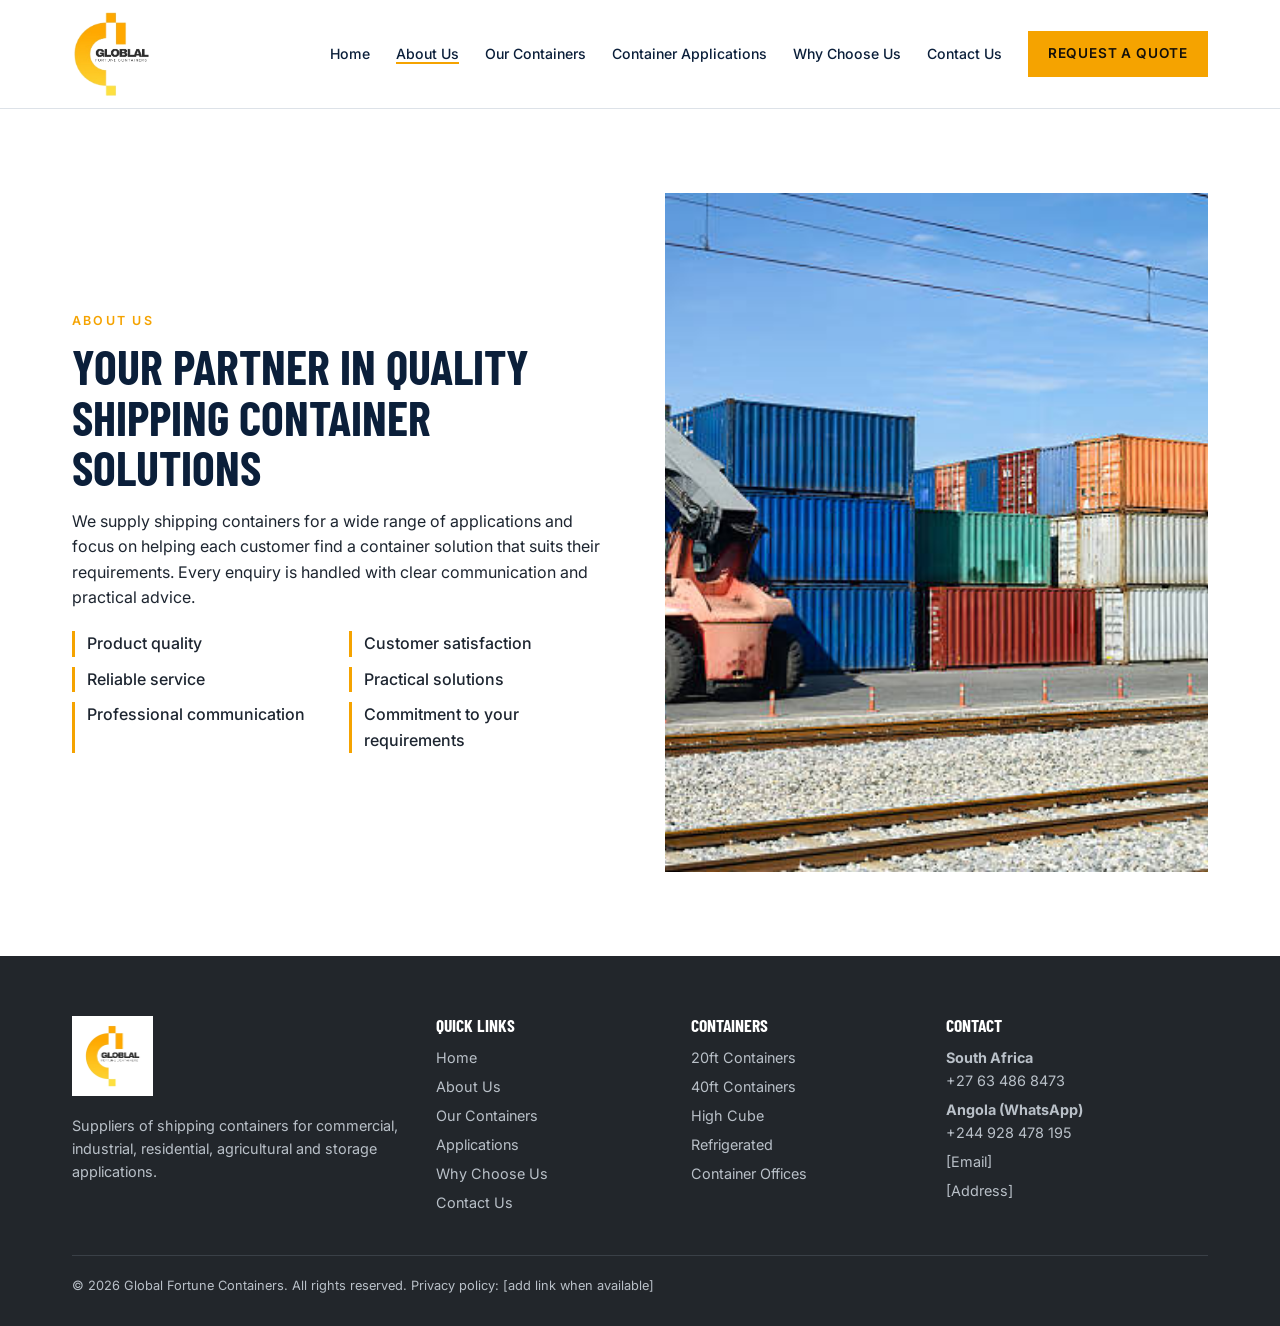
==== commit 5361d36c: "Add files via upload" ====
--- a/about.html
+++ b/about.html
@@ -36,7 +36,7 @@
 <div><a class="logo fl" href="index.html"><img src="assets/logo.png" alt="Global Fortune Containers" width="57" height="64"></a><p style="margin-top:12px">Suppliers of shipping containers for commercial, industrial, residential, agricultural and storage applications.</p></div>
 <div><h3>Quick links</h3><ul><li><a href="index.html">Home</a></li><li><a href="about.html">About Us</a></li><li><a href="containers.html">Our Containers</a></li><li><a href="applications.html">Applications</a></li><li><a href="why-choose-us.html">Why Choose Us</a></li><li><a href="contact.html">Contact Us</a></li></ul></div>
 <div><h3>Containers</h3><ul><li><a href="containers.html">20ft Containers</a></li><li><a href="containers.html">40ft Containers</a></li><li><a href="containers.html">High Cube</a></li><li><a href="containers.html">Refrigerated</a></li><li><a href="containers.html">Container Offices</a></li></ul></div>
-<div><h3>Contact</h3><ul><li>[Telephone]</li><li>[Email]</li><li>[Address]</li></ul></div>
+<div><h3>Contact</h3><ul><li><b>South Africa</b><br><a href="tel:+27634868473">+27 63 486 8473</a></li><li><b>Angola (WhatsApp)</b><br><a href="https://wa.me/244928478195" target="_blank" rel="noopener noreferrer">+244 928 478 195</a></li><li>[Email]</li><li>[Address]</li></ul></div>
 </div>
 <div class="copy">&copy; <span id="yr">2026</span> Global Fortune Containers. All rights reserved. Privacy policy: [add link when available]</div>
 </div></footer>
